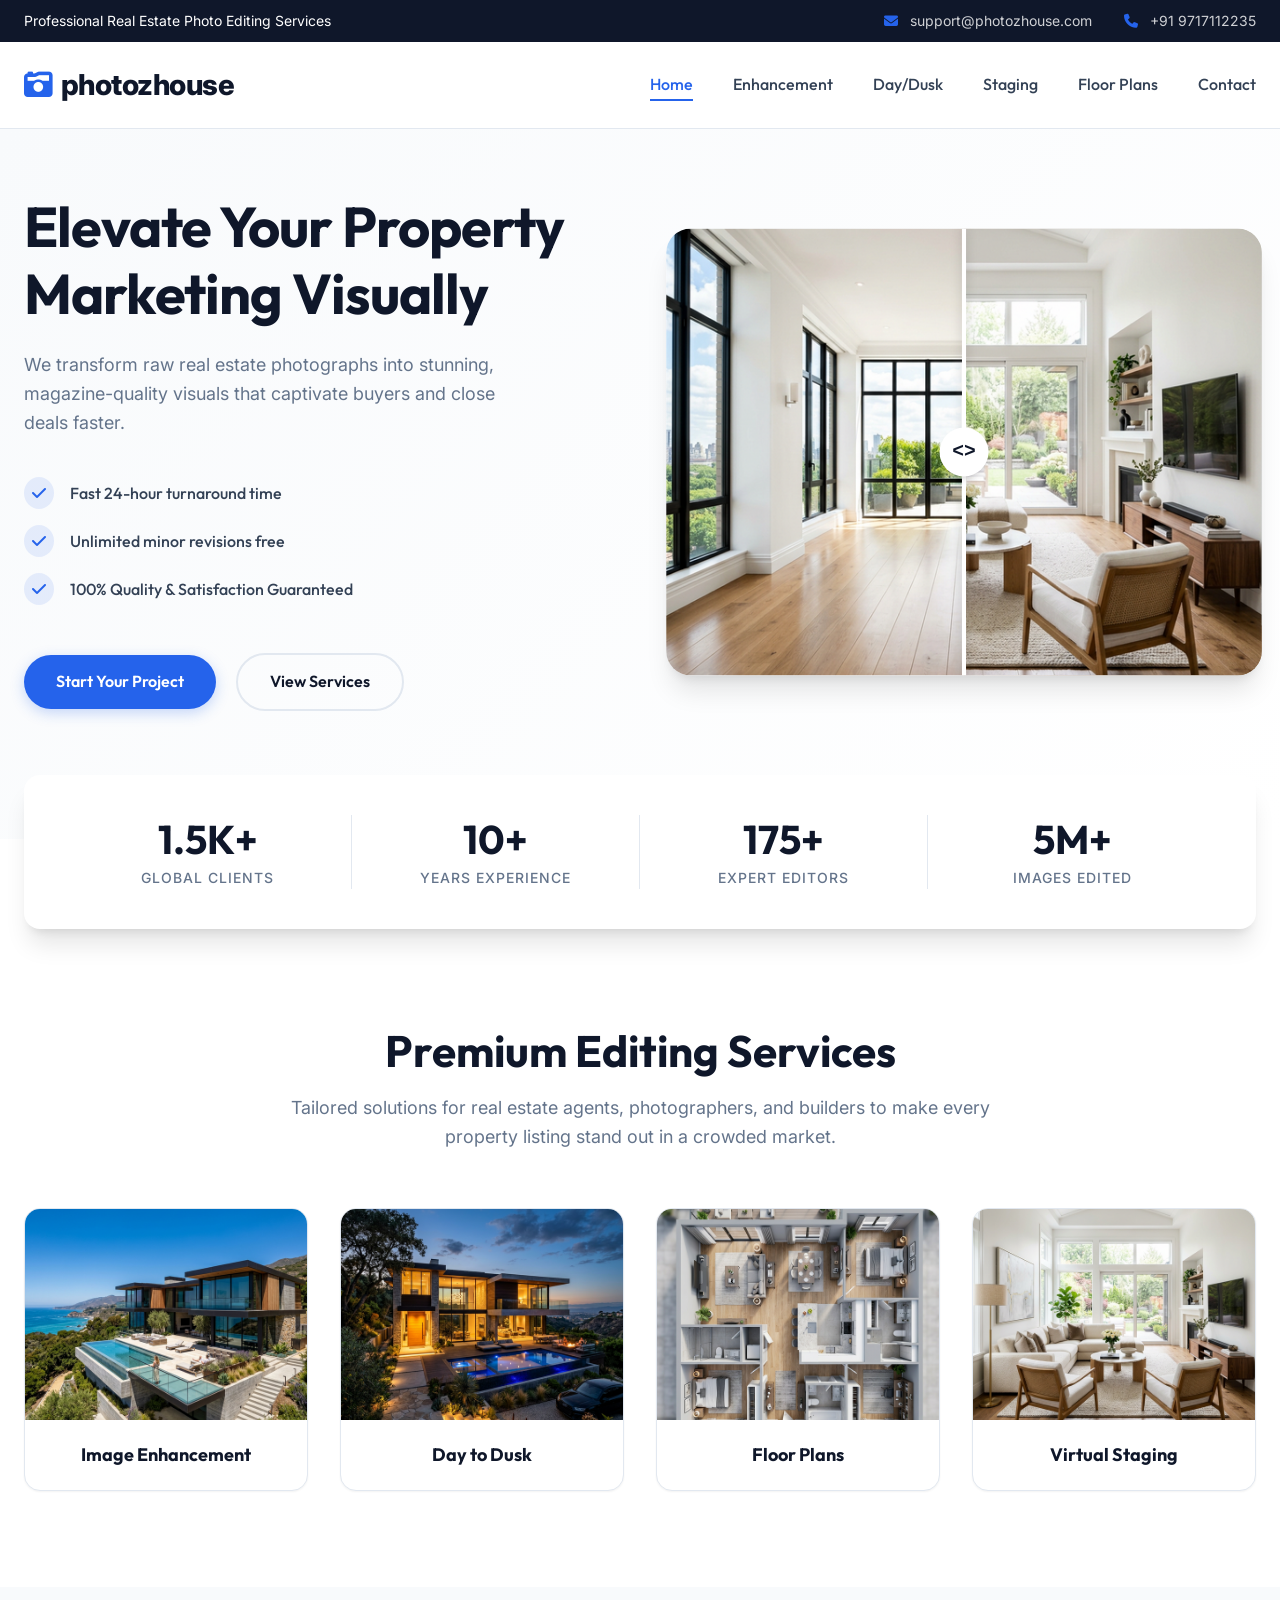
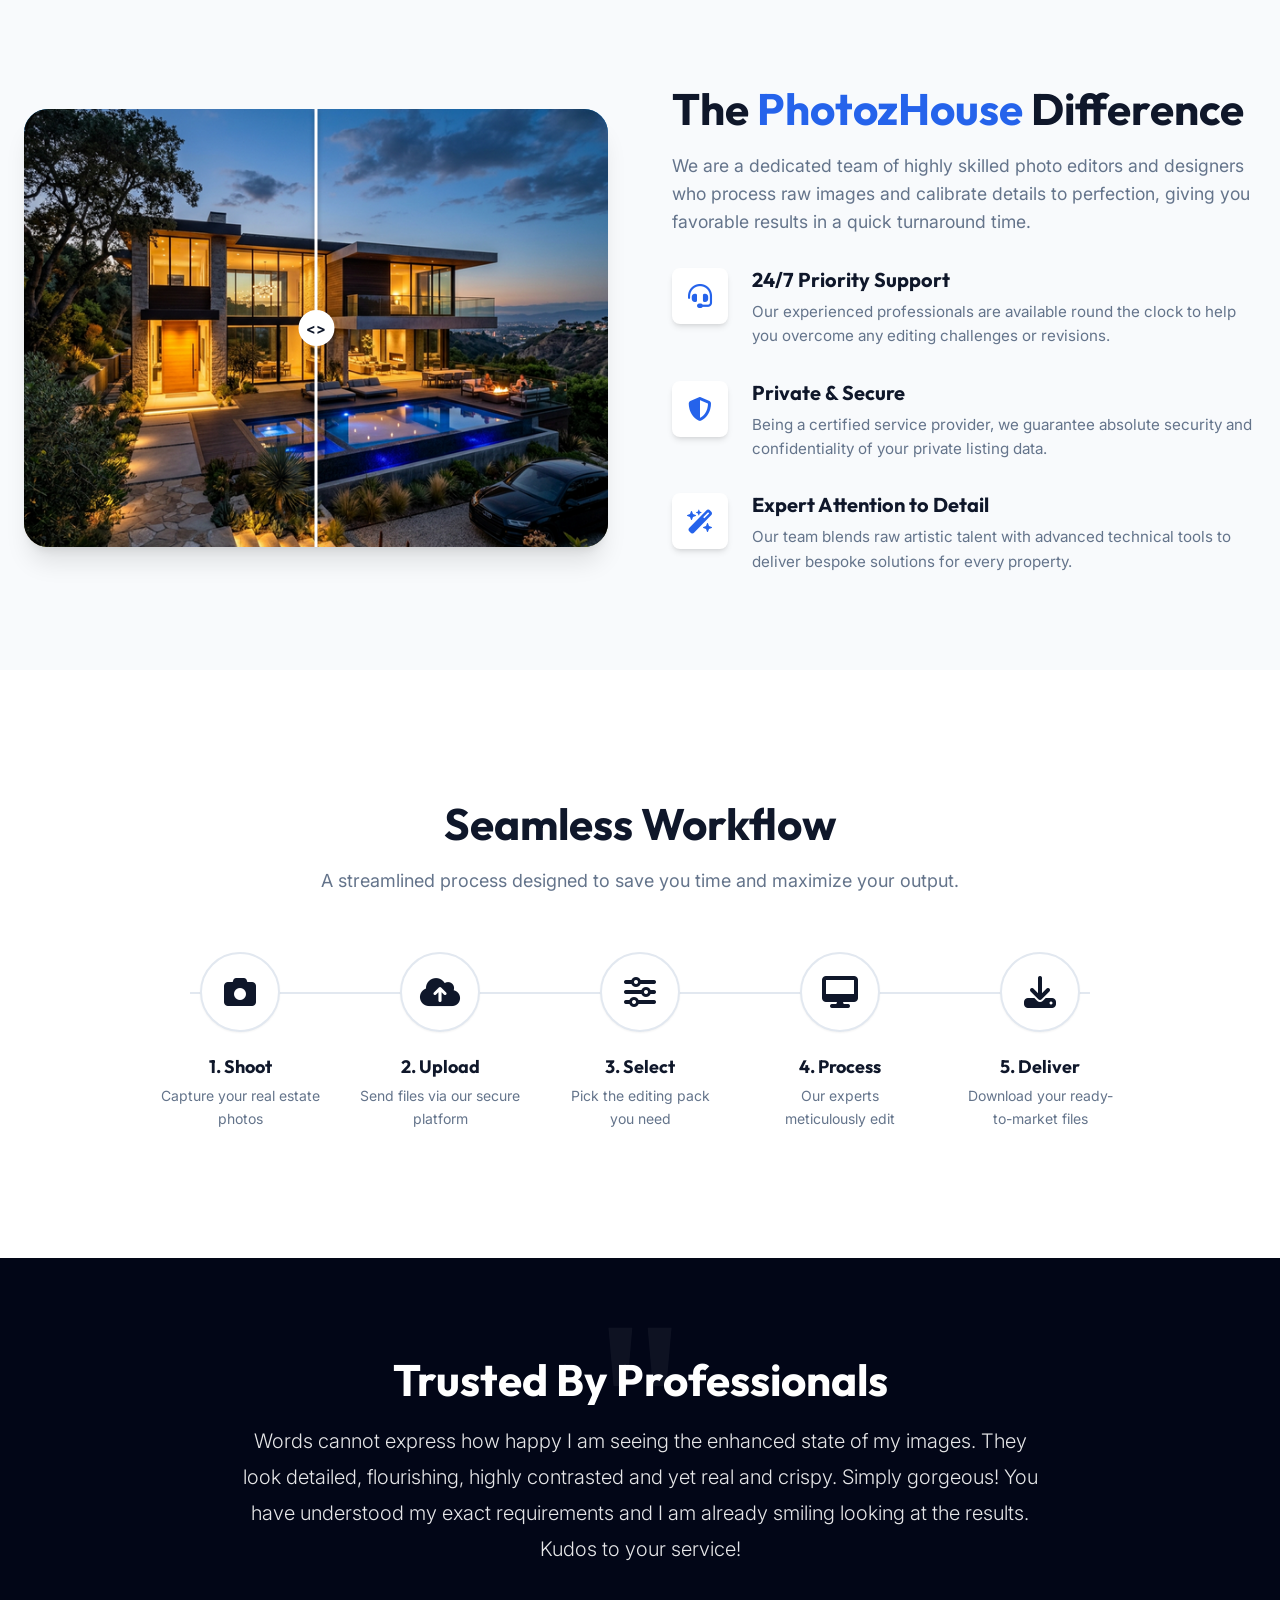
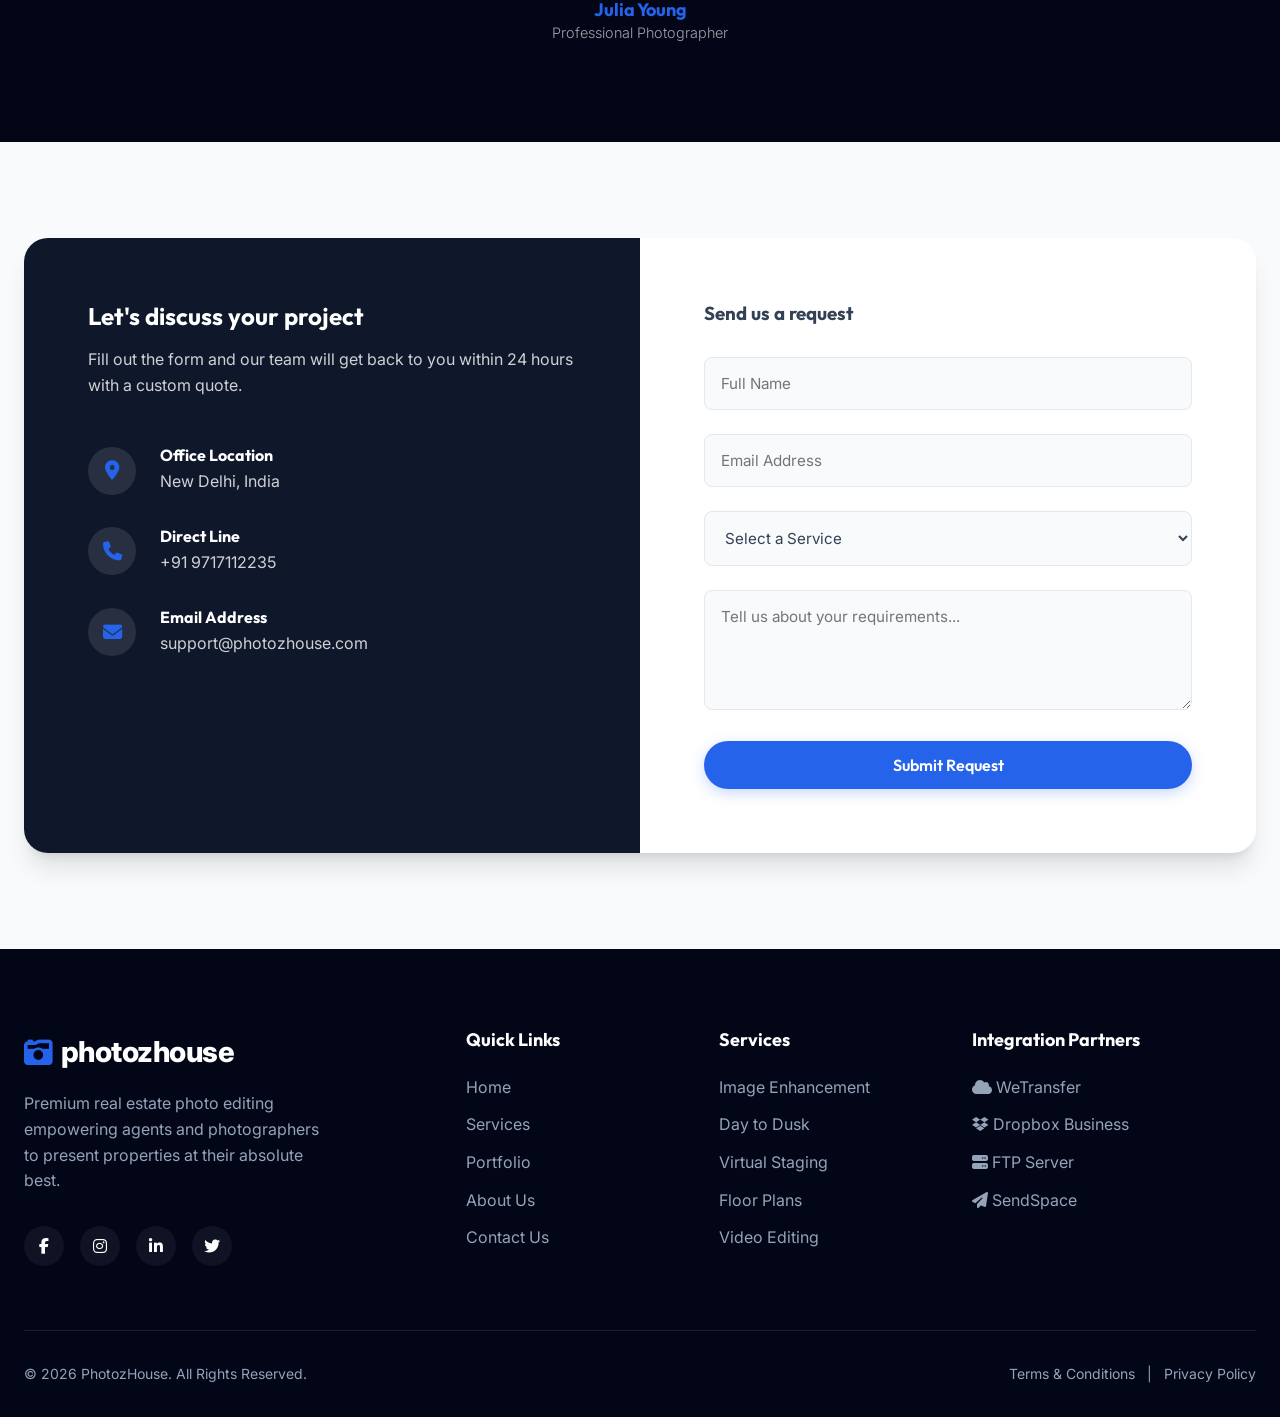
==== index.html @ 6996111b "Initialize project and add premium design update with modern responsive theme and interactive slider" ====
<!DOCTYPE html>
<html lang="en">
<head>
    <meta charset="UTF-8">
    <meta name="viewport" content="width=device-width, initial-scale=1.0">
    <title>PhotozHouse | Premium Photo Editing</title>
    <meta name="description" content="Professional real estate photo editing that helps you sell faster.">
    <!-- Font Awesome -->
    <link rel="stylesheet" href="https://cdnjs.cloudflare.com/ajax/libs/font-awesome/6.4.0/css/all.min.css">
    <!-- Custom CSS -->
    <link rel="stylesheet" href="styles.css">
</head>
<body>

    <!-- Top Contact Bar -->
    <div class="top-bar">
        <div class="container top-bar-inner">
            <div>Professional Real Estate Photo Editing Services</div>
            <div class="top-bar-contact">
                <a href="mailto:support@photozhouse.com"><i class="fa-solid fa-envelope"></i> support@photozhouse.com</a>
                <a href="tel:+919717112235"><i class="fa-solid fa-phone"></i> +91 9717112235</a>
            </div>
        </div>
    </div>

    <!-- Main Navigation -->
    <header class="header">
        <div class="container navbar">
            <a href="index.html" class="logo">
                <i class="fa-solid fa-camera-retro"></i> photozhouse
            </a>
            
            <button class="mobile-menu-btn" id="mobileMenuBtn">
                <i class="fa-solid fa-bars"></i>
            </button>
            
            <nav class="nav-links" id="navLinks">
                <a href="index.html" class="active">Home</a>
                <a href="image-enhancement.html">Enhancement</a>
                <a href="day-to-dusk.html">Day/Dusk</a>
                <a href="virtual-staging.html">Staging</a>
                <a href="floor-plans.html">Floor Plans</a>
                <a href="contact.html">Contact</a>
            </nav>
        </div>
    </header>

    <!-- Desktop Hero Section -->
    <div class="desktop-hero">
    <section class="hero-wrapper">
        <div class="container hero-grid">
            <div class="hero-content">
                <h1>Elevate Your Property Marketing Visually</h1>
                <p>We transform raw real estate photographs into stunning, magazine-quality visuals that captivate buyers and close deals faster.</p>
                
                <div class="hero-features">
                    <div class="hero-feature-item">
                        <i class="fa-solid fa-check"></i> Fast 24-hour turnaround time
                    </div>
                    <div class="hero-feature-item">
                        <i class="fa-solid fa-check"></i> Unlimited minor revisions free
                    </div>
                    <div class="hero-feature-item">
                        <i class="fa-solid fa-check"></i> 100% Quality & Satisfaction Guaranteed
                    </div>
                </div>

                <a href="contact.html" class="btn btn-primary">Start Your Project</a>
                <a href="#services" class="btn btn-outline" style="margin-left: 1rem;">View Services</a>
            </div>

            <div class="hero-slider-wrap">
                <div class="twentytwenty-container" id="hero-slider">
                    <!-- USING LOCAL IMAGES DIRECTORY -->
                    <img src="images/empty_living_room_1773514613070.png" alt="Before" class="before-img">
                    <img src="images/staged_living_room_1773514251654.png" alt="After" class="after-img" id="hero-after">
                    <div class="slider-handle-hero" id="hero-handle"></div>
                    <input type="range" min="0" max="100" value="50" style="position:absolute; width:100%; height:100%; opacity:0; z-index:20; cursor:ew-resize;" id="hero-range">
                </div>
            </div>
        </div>
    </section>

    <!-- Floating Stats Section -->
    <div class="container stats-container">
        <div class="stats-grid">
            <div class="stat-item">
                <h3>1.5K+</h3>
                <p>Global Clients</p>
            </div>
            <div class="stat-item">
                <h3>10+</h3>
                <p>Years Experience</p>
            </div>
            <div class="stat-item">
                <h3>175+</h3>
                <p>Expert Editors</p>
            </div>
            <div class="stat-item">
                <h3>5M+</h3>
                <p>Images Edited</p>
            </div>
        </div>
    </div>
    </div>

    <!-- Mobile Hero Section (Matches Reference Image) -->
    <div class="mobile-hero">
        <div class="mobile-slider-wrap">
              <div class="twentytwenty-container" id="hero-slider-mobile">
                  <!-- USING LOCAL IMAGES DIRECTORY -->
                  <img src="images/empty_living_room_1773514613070.png" alt="Before" style="width:100%; height:100%; object-fit:cover; position:absolute;">
                  <img src="images/staged_living_room_1773514251654.png" alt="After" style="width:100%; height:100%; object-fit:cover; position:absolute; clip-path: polygon(50% 0, 100% 0, 100% 100%, 50% 100%);" id="hero-mobile-after">
                  <div class="slider-handle-hero" id="hero-mobile-handle"></div>
                  <input type="range" min="0" max="100" value="50" style="position:absolute; width:100%; height:100%; opacity:0; z-index:20; cursor:ew-resize;" id="hero-mobile-range">
              </div>
              <a href="mailto:support@photozhouse.com" class="floating-mail"><i class="fa-regular fa-envelope"></i></a>
        </div>
        
        <div class="mobile-stats-grid">
            <div class="mobile-stat-item">
                <i class="fa-solid fa-user"></i>
                <h3>1,095+</h3>
                <p>Global Clients</p>
            </div>
            <div class="mobile-stat-item">
                <i class="fa-solid fa-handshake"></i>
                <h3>15+</h3>
                <p>Years in Business</p>
            </div>
            <div class="mobile-stat-item">
                <i class="fa-solid fa-users"></i>
                <h3>175+</h3>
                <p>Employee Strength</p>
            </div>
            <div class="mobile-stat-item">
                <i class="fa-solid fa-chalkboard-user"></i>
                <h3>1,500+</h3>
                <p>Noteworthy Projects</p>
            </div>
        </div>

        <div class="mobile-features">
            <div class="mobile-feature-item">
                <i class="fa-solid fa-check"></i>
                <p>Fast 24-hour turnaround</p>
            </div>
            <div class="mobile-feature-item">
                <i class="fa-solid fa-check"></i>
                <p>Unlimited Free<br>Revisions</p>
            </div>
            <div class="mobile-feature-item">
                <i class="fa-solid fa-check"></i>
                <p>Edited file is yours to keep</p>
            </div>
        </div>

        <div class="mobile-btn-container">
            <a href="contact.html" class="btn btn-primary">GET STARTED</a>
        </div>
        <hr style="border: none; border-bottom: 1px solid var(--border); margin: 0 1.5rem 3rem 1.5rem;">
    </div>

    <!-- Featured Services (Elevated Grid) -->
    <section class="section" id="services">
        <div class="container">
            <h2 class="section-title">Premium Editing Services</h2>
            <p class="section-subtitle">Tailored solutions for real estate agents, photographers, and builders to make every property listing stand out in a crowded market.</p>
            
            <div class="services-grid">
                <a href="image-enhancement.html" class="service-card">
                    <div class="service-img-wrap">
                        <img src="images/daytime_home_1773514925626.png" alt="Image Enhancement">
                    </div>
                    <div class="service-content">
                        <h4>Image Enhancement</h4>
                    </div>
                </a>
                
                <a href="day-to-dusk.html" class="service-card">
                    <div class="service-img-wrap">
                        <img src="images/hero_home_dusk_1773513997046.png" alt="Day to Dusk">
                    </div>
                    <div class="service-content">
                        <h4>Day to Dusk</h4>
                    </div>
                </a>
                
                <a href="floor-plans.html" class="service-card">
                    <div class="service-img-wrap">
                        <img src="images/floor_plan_1773514962762.png" alt="Floor Plans">
                    </div>
                    <div class="service-content">
                        <h4>Floor Plans</h4>
                    </div>
                </a>
                
                <a href="virtual-staging.html" class="service-card">
                    <div class="service-img-wrap">
                        <img src="images/staged_living_room_1773514251654.png" alt="Virtual Staging">
                    </div>
                    <div class="service-content">
                        <h4>Virtual Staging</h4>
                    </div>
                </a>
            </div>
        </div>
    </section>

    <!-- Why Choose Us -->
    <section class="section bg-subtle">
        <div class="container split-section">
            <div class="mini-slider-wrap">
                <img src="images/daytime_home_1773514925626.png" alt="Before" style="width:100%; height:100%; object-fit:cover; position:absolute;">
                <img src="images/hero_home_dusk_1773513997046.png" alt="After" style="width:100%; height:100%; object-fit:cover; position:absolute;" id="mini-after">
                <div class="mini-slider-handle" id="mini-handle"></div>
                <input type="range" min="0" max="100" value="50" style="position:absolute; width:100%; height:100%; opacity:0; z-index:20; cursor:ew-resize;" id="mini-range">
            </div>

            <div>
                <h2 class="section-title" style="text-align: left;">The <span class="text-accent">PhotozHouse</span> Difference</h2>
                <p style="color: var(--text-light); font-size: 1.1rem; margin-bottom: 2rem;">We are a dedicated team of highly skilled photo editors and designers who process raw images and calibrate details to perfection, giving you favorable results in a quick turnaround time.</p>
                
                <div class="features-list">
                    <div class="feature-block">
                        <div class="feature-icon"><i class="fa-solid fa-headset"></i></div>
                        <div class="feature-text">
                            <h4>24/7 Priority Support</h4>
                            <p>Our experienced professionals are available round the clock to help you overcome any editing challenges or revisions.</p>
                        </div>
                    </div>
                    
                    <div class="feature-block">
                        <div class="feature-icon"><i class="fa-solid fa-shield-halved"></i></div>
                        <div class="feature-text">
                            <h4>Private & Secure</h4>
                            <p>Being a certified service provider, we guarantee absolute security and confidentiality of your private listing data.</p>
                        </div>
                    </div>
                    
                    <div class="feature-block">
                        <div class="feature-icon"><i class="fa-solid fa-wand-magic-sparkles"></i></div>
                        <div class="feature-text">
                            <h4>Expert Attention to Detail</h4>
                            <p>Our team blends raw artistic talent with advanced technical tools to deliver bespoke solutions for every property.</p>
                        </div>
                    </div>
                </div>
            </div>
        </div>
    </section>

    <!-- Streamlined Process Step Range -->
    <section class="section" style="padding: 8rem 0;">
        <div class="container">
            <h2 class="section-title">Seamless Workflow</h2>
            <p class="section-subtitle">A streamlined process designed to save you time and maximize your output.</p>
            
            <div class="process-wrapper">
                <div class="process-step">
                    <div class="step-icon"><i class="fa-solid fa-camera"></i></div>
                    <h4>1. Shoot</h4>
                    <p>Capture your real estate photos</p>
                </div>
                <div class="process-step">
                    <div class="step-icon"><i class="fa-solid fa-cloud-arrow-up"></i></div>
                    <h4>2. Upload</h4>
                    <p>Send files via our secure platform</p>
                </div>
                <div class="process-step">
                    <div class="step-icon"><i class="fa-solid fa-sliders"></i></div>
                    <h4>3. Select</h4>
                    <p>Pick the editing pack you need</p>
                </div>
                <div class="process-step">
                    <div class="step-icon"><i class="fa-solid fa-desktop"></i></div>
                    <h4>4. Process</h4>
                    <p>Our experts meticulously edit</p>
                </div>
                <div class="process-step">
                    <div class="step-icon"><i class="fa-solid fa-download"></i></div>
                    <h4>5. Deliver</h4>
                    <p>Download your ready-to-market files</p>
                </div>
            </div>
        </div>
    </section>

    <!-- Testimonial -->
    <section class="testimonial-section">
        <div class="container">
            <h2 class="section-title">Trusted By Professionals</h2>
            <div class="testimonial-content">
                <p>Words cannot express how happy I am seeing the enhanced state of my images. They look detailed, flourishing, highly contrasted and yet real and crispy. Simply gorgeous! You have understood my exact requirements and I am already smiling looking at the results. Kudos to your service!</p>
                <h4 class="testimonial-author">Julia Young</h4>
                <p style="font-size: 0.9rem; margin:0; opacity: 0.7;">Professional Photographer</p>
            </div>
        </div>
    </section>

    <!-- Beautiful Contact Block -->
    <section class="section bg-subtle">
        <div class="container">
            <div class="contact-container">
                <div class="contact-info">
                    <h2>Let's discuss your project</h2>
                    <p>Fill out the form and our team will get back to you within 24 hours with a custom quote.</p>
                    
                    <div class="info-item">
                        <div class="info-icon"><i class="fa-solid fa-location-dot"></i></div>
                        <div class="info-text">
                            <h4>Office Location</h4>
                            <span>New Delhi, India</span>
                        </div>
                    </div>
                    
                    <div class="info-item">
                        <div class="info-icon"><i class="fa-solid fa-phone"></i></div>
                        <div class="info-text">
                            <h4>Direct Line</h4>
                            <a href="tel:+919717112235">+91 9717112235</a>
                        </div>
                    </div>
                    
                    <div class="info-item">
                        <div class="info-icon"><i class="fa-solid fa-envelope"></i></div>
                        <div class="info-text">
                            <h4>Email Address</h4>
                            <a href="mailto:support@photozhouse.com">support@photozhouse.com</a>
                        </div>
                    </div>
                </div>
                
                <div class="contact-form">
                    <h3 style="margin-bottom: 2rem; color: var(--text-dark);">Send us a request</h3>
                    <form>
                        <div class="form-group">
                            <input type="text" class="form-control" placeholder="Full Name">
                        </div>
                        <div class="form-group">
                            <input type="email" class="form-control" placeholder="Email Address">
                        </div>
                        <div class="form-group">
                            <select class="form-control">
                                <option>Select a Service</option>
                                <option>Image Enhancement</option>
                                <option>Day to Dusk</option>
                                <option>Virtual Staging</option>
                                <option>Floor Plans</option>
                            </select>
                        </div>
                        <div class="form-group">
                            <textarea class="form-control" placeholder="Tell us about your requirements..."></textarea>
                        </div>
                        <button type="submit" class="btn btn-primary" style="width: 100%;">Submit Request</button>
                    </form>
                </div>
            </div>
        </div>
    </section>

    <!-- Elevated Footer -->
    <footer class="footer">
        <div class="container">
            <div class="footer-grid">
                <div class="footer-brand">
                    <div class="logo"><i class="fa-solid fa-camera-retro" style="color:var(--accent);"></i> photozhouse</div>
                    <p>Premium real estate photo editing empowering agents and photographers to present properties at their absolute best.</p>
                    <div class="social-icons">
                        <a href="#"><i class="fa-brands fa-facebook-f"></i></a>
                        <a href="#"><i class="fa-brands fa-instagram"></i></a>
                        <a href="#"><i class="fa-brands fa-linkedin-in"></i></a>
                        <a href="#"><i class="fa-brands fa-twitter"></i></a>
                    </div>
                </div>
                
                <div>
                    <h4>Quick Links</h4>
                    <ul class="footer-links">
                        <li><a href="index.html">Home</a></li>
                        <li><a href="#services">Services</a></li>
                        <li><a href="#">Portfolio</a></li>
                        <li><a href="#">About Us</a></li>
                        <li><a href="contact.html">Contact Us</a></li>
                    </ul>
                </div>
                
                <div>
                    <h4>Services</h4>
                    <ul class="footer-links">
                        <li><a href="image-enhancement.html">Image Enhancement</a></li>
                        <li><a href="day-to-dusk.html">Day to Dusk</a></li>
                        <li><a href="virtual-staging.html">Virtual Staging</a></li>
                        <li><a href="floor-plans.html">Floor Plans</a></li>
                        <li><a href="video-editing.html">Video Editing</a></li>
                    </ul>
                </div>
                
                <div>
                    <h4>Integration Partners</h4>
                    <ul class="footer-links">
                        <li><span style="color: #94a3b8;"><i class="fa-solid fa-cloud"></i> WeTransfer</span></li>
                        <li><span style="color: #94a3b8;"><i class="fa-brands fa-dropbox"></i> Dropbox Business</span></li>
                        <li><span style="color: #94a3b8;"><i class="fa-solid fa-server"></i> FTP Server</span></li>
                        <li><span style="color: #94a3b8;"><i class="fa-solid fa-paper-plane"></i> SendSpace</span></li>
                    </ul>
                </div>
            </div>
            
            <div class="footer-bottom">
                <div>&copy; 2026 PhotozHouse. All Rights Reserved.</div>
                <div>Terms & Conditions &nbsp; | &nbsp; Privacy Policy</div>
            </div>
        </div>
    </footer>

    <!-- Interactive Scripts -->
    <script>
        document.addEventListener('DOMContentLoaded', () => {
            // Mobile Menu
            const btn = document.getElementById('mobileMenuBtn');
            const nav = document.getElementById('navLinks');
            if(btn && nav) {
                btn.addEventListener('click', () => {
                    nav.classList.toggle('active');
                });
            }

            // Slider 1
            const heroRange = document.getElementById('hero-range');
            const heroAfter = document.getElementById('hero-after');
            const heroHandle = document.getElementById('hero-handle');
            if(heroRange && heroAfter && heroHandle) {
                heroRange.addEventListener('input', (e) => {
                    const val = e.target.value;
                    heroAfter.style.clipPath = `polygon(${val}% 0, 100% 0, 100% 100%, ${val}% 100%)`;
                    heroHandle.style.left = `${val}%`;
                });
            }

            // Slider 2 (Why Choose Us)
            const miniRange = document.getElementById('mini-range');
            const miniAfter = document.getElementById('mini-after');
            const miniHandle = document.getElementById('mini-handle');
            if(miniRange && miniAfter && miniHandle) {
                miniRange.addEventListener('input', (e) => {
                    const val = e.target.value;
                    miniAfter.style.clipPath = `polygon(${val}% 0, 100% 0, 100% 100%, ${val}% 100%)`;
                    miniHandle.style.left = `${val}%`;
                });
            }

            // Mobile Hero Slider
            const mobileRange = document.getElementById('hero-mobile-range');
            const mobileAfter = document.getElementById('hero-mobile-after');
            const mobileHandle = document.getElementById('hero-mobile-handle');
            if(mobileRange && mobileAfter && mobileHandle) {
                mobileRange.addEventListener('input', (e) => {
                    const val = e.target.value;
                    mobileAfter.style.clipPath = `polygon(${val}% 0, 100% 0, 100% 100%, ${val}% 100%)`;
                    mobileHandle.style.left = `${val}%`;
                });
            }
        });
    </script>
</body>
</html>
---- styles.css ----
@import url('https://fonts.googleapis.com/css2?family=Outfit:wght@300;400;500;600;700;800&family=Inter:wght@300;400;500;600&display=swap');

:root {
  --primary: #0f172a; /* Slate 900 - Premium dark for headers/branding */
  --primary-light: #1e293b;
  --accent: #2563eb; /* Royal blue for CTAs */
  --accent-hover: #1d4ed8;
  --bg-color: #ffffff;
  --bg-subtle: #f8fafc;
  --bg-dark: #020617;
  --text-dark: #334155;
  --text-light: #64748b;
  --border: #e2e8f0;
  
  --header-font: 'Outfit', sans-serif;
  --body-font: 'Inter', sans-serif;
  
  --shadow-sm: 0 1px 2px 0 rgb(0 0 0 / 0.05);
  --shadow-md: 0 4px 6px -1px rgb(0 0 0 / 0.1), 0 2px 4px -2px rgb(0 0 0 / 0.1);
  --shadow-lg: 0 10px 15px -3px rgb(0 0 0 / 0.1), 0 4px 6px -4px rgb(0 0 0 / 0.1);
  --shadow-xl: 0 20px 25px -5px rgb(0 0 0 / 0.1), 0 8px 10px -6px rgb(0 0 0 / 0.1);
  
  --radius-sm: 8px;
  --radius-md: 16px;
  --radius-lg: 24px;
  
  --transition: all 0.4s cubic-bezier(0.4, 0, 0.2, 1);
}

* {
  margin: 0;
  padding: 0;
  box-sizing: border-box;
}

body {
  font-family: var(--body-font);
  color: var(--text-dark);
  line-height: 1.6;
  background: var(--bg-color);
  overflow-x: hidden;
}

h1, h2, h3, h4, h5, h6 {
  font-family: var(--header-font);
  color: var(--primary);
  font-weight: 700;
  line-height: 1.2;
}

a {
  text-decoration: none;
  color: inherit;
  transition: var(--transition);
}

.container {
  width: 100%;
  max-width: 1280px;
  margin: 0 auto;
  padding: 0 1.5rem;
}

/* Typography & Utilities */
.section-title {
  font-size: 2.75rem;
  margin-bottom: 1rem;
  text-align: center;
}

.section-subtitle {
  text-align: center;
  color: var(--text-light);
  font-size: 1.125rem;
  max-width: 700px;
  margin: 0 auto 3.5rem auto;
}

.text-accent {
  color: var(--accent);
}

.btn {
  display: inline-flex;
  align-items: center;
  justify-content: center;
  gap: 0.5rem;
  padding: 0.875rem 2rem;
  font-family: var(--header-font);
  font-weight: 600;
  font-size: 1rem;
  border-radius: 50px;
  cursor: pointer;
  transition: var(--transition);
  border: none;
}

.btn-primary {
  background: var(--accent);
  color: white;
  box-shadow: 0 4px 14px rgba(37, 99, 235, 0.25);
}

.btn-primary:hover {
  background: var(--accent-hover);
  transform: translateY(-2px);
  box-shadow: 0 6px 20px rgba(37, 99, 235, 0.4);
}

.btn-outline {
  background: transparent;
  color: var(--primary);
  border: 2px solid var(--border);
}

.btn-outline:hover {
  border-color: var(--primary);
  background: var(--primary);
  color: white;
}

/* Header & Nav */
.top-bar {
  background: var(--primary);
  color: white;
  padding: 0.6rem 0;
  font-size: 0.875rem;
  font-family: var(--body-font);
}

.top-bar-inner {
  display: flex;
  justify-content: space-between;
  align-items: center;
}

.top-bar-contact {
  display: flex;
  gap: 2rem;
}

.top-bar a {
  color: rgba(255,255,255,0.8);
}
.top-bar a:hover {
  color: white;
}
.top-bar i {
  color: var(--accent);
  margin-right: 0.5rem;
}

.header {
  background: rgba(255, 255, 255, 0.95);
  backdrop-filter: blur(10px);
  padding: 1.25rem 0;
  position: sticky;
  top: 0;
  z-index: 1000;
  border-bottom: 1px solid var(--border);
}

.navbar {
  display: flex;
  justify-content: space-between;
  align-items: center;
}

.logo {
  font-size: 1.8rem;
  font-weight: 800;
  color: var(--primary);
  display: flex;
  align-items: center;
  gap: 0.5rem;
  letter-spacing: -0.5px;
}

.logo i {
  color: var(--accent);
}

.nav-links {
  display: flex;
  gap: 2.5rem;
  align-items: center;
}

.nav-links a {
  font-family: var(--header-font);
  font-weight: 500;
  color: var(--text-dark);
  font-size: 1rem;
  position: relative;
}

.nav-links a::after {
  content: '';
  position: absolute;
  width: 0;
  height: 2px;
  bottom: -4px;
  left: 0;
  background: var(--accent);
  transition: var(--transition);
}

.nav-links a:hover, .nav-links a.active {
  color: var(--accent);
}
.nav-links a:hover::after, .nav-links a.active::after {
  width: 100%;
}

.mobile-menu-btn {
  display: none;
  background: none;
  border: none;
  font-size: 1.5rem;
  color: var(--primary);
  cursor: pointer;
}

/* Hero Section */
.hero-wrapper {
  padding: 4rem 0 8rem 0;
  background: linear-gradient(135deg, var(--bg-subtle) 0%, var(--bg-color) 100%);
  position: relative;
  overflow: hidden;
}

.hero-grid {
  display: grid;
  grid-template-columns: 1fr 1fr;
  gap: 4rem;
  align-items: center;
}

.hero-content h1 {
  font-size: 3.5rem;
  margin-bottom: 1.5rem;
  letter-spacing: -1px;
}

.hero-content p {
  font-size: 1.125rem;
  color: var(--text-light);
  margin-bottom: 2.5rem;
  max-width: 500px;
}

.hero-features {
  display: flex;
  flex-direction: column;
  gap: 1rem;
  margin-bottom: 3rem;
}

.hero-feature-item {
  display: flex;
  align-items: center;
  gap: 1rem;
  font-weight: 500;
  font-family: var(--header-font);
}

.hero-feature-item i {
  color: var(--accent);
  background: rgba(37, 99, 235, 0.1);
  padding: 0.5rem;
  border-radius: 50%;
}

.hero-slider-wrap {
  position: relative;
  border-radius: var(--radius-lg);
  box-shadow: var(--shadow-xl);
  overflow: hidden;
  aspect-ratio: 4/3;
  transform: scale(1.02);
}

.twentytwenty-container {
  width: 100%;
  height: 100%;
  position: relative;
}

.twentytwenty-container img {
  position: absolute;
  top: 0;
  left: 0;
  width: 100%;
  height: 100%;
  object-fit: cover;
}

.after-img {
  clip-path: polygon(50% 0, 100% 0, 100% 100%, 50% 100%);
}

.slider-handle-hero {
  position: absolute;
  top: 0;
  bottom: 0;
  left: 50%;
  width: 4px;
  background: white;
  transform: translateX(-50%);
  z-index: 10;
  cursor: ew-resize;
  box-shadow: 0 0 10px rgba(0,0,0,0.2);
}

.slider-handle-hero::after {
  content: '<>';
  position: absolute;
  top: 50%;
  left: 50%;
  transform: translate(-50%, -50%);
  width: 48px;
  height: 48px;
  background: white;
  border-radius: 50%;
  display: flex;
  align-items: center;
  justify-content: center;
  color: var(--primary);
  box-shadow: var(--shadow-md);
  font-size: 1.2rem;
  font-family: monospace;
  font-weight: bold;
}

/* Stats Section (Floating) */
.stats-container {
  margin-top: -4rem;
  position: relative;
  z-index: 20;
}

.stats-grid {
  display: grid;
  grid-template-columns: repeat(4, 1fr);
  background: white;
  border-radius: var(--radius-md);
  box-shadow: var(--shadow-xl);
  padding: 2.5rem;
}

.stat-item {
  text-align: center;
  border-right: 1px solid var(--border);
}
.stat-item:last-child {
  border-right: none;
}

.stat-item h3 {
  font-size: 2.5rem;
  color: var(--primary);
  margin-bottom: 0.25rem;
}

.stat-item p {
  font-size: 0.875rem;
  color: var(--text-light);
  font-weight: 500;
  text-transform: uppercase;
  letter-spacing: 1px;
}

/* Services */
.section {
  padding: 6rem 0;
}

.bg-subtle {
  background-color: var(--bg-subtle);
}

.services-grid {
  display: grid;
  grid-template-columns: repeat(4, 1fr);
  gap: 2rem;
}

.service-card {
  background: white;
  border-radius: var(--radius-md);
  overflow: hidden;
  box-shadow: var(--shadow-sm);
  transition: var(--transition);
  border: 1px solid var(--border);
  position: relative;
  group: hover;
}

.service-card:hover {
  transform: translateY(-8px);
  box-shadow: var(--shadow-xl);
}

.service-img-wrap {
  width: 100%;
  aspect-ratio: 4/3;
  overflow: hidden;
  position: relative;
}

.service-img-wrap img {
  width: 100%;
  height: 100%;
  object-fit: cover;
  transition: transform 0.6s ease;
}

.service-card:hover .service-img-wrap img {
  transform: scale(1.05);
}

.service-content {
  padding: 1.5rem;
  text-align: center;
}

.service-content h4 {
  font-size: 1.125rem;
  margin-bottom: 0;
  transition: var(--transition);
}

.service-card:hover .service-content h4 {
  color: var(--accent);
}

/* Why Choose Us Split */
.split-section {
  display: grid;
  grid-template-columns: 1fr 1fr;
  gap: 4rem;
  align-items: center;
}

.features-list {
  display: grid;
  grid-template-columns: 1fr;
  gap: 2rem;
  margin-top: 2rem;
}

.feature-block {
  display: flex;
  gap: 1.5rem;
  align-items: flex-start;
}

.feature-icon {
  width: 56px;
  height: 56px;
  background: white;
  border-radius: var(--radius-sm);
  display: flex;
  align-items: center;
  justify-content: center;
  font-size: 1.5rem;
  color: var(--accent);
  box-shadow: var(--shadow-md);
  flex-shrink: 0;
}

.feature-text h4 {
  font-size: 1.25rem;
  margin-bottom: 0.5rem;
}

.feature-text p {
  color: var(--text-light);
  font-size: 0.95rem;
}

/* Mini Slider */
.mini-slider-wrap {
  border-radius: var(--radius-lg);
  overflow: hidden;
  box-shadow: var(--shadow-xl);
  aspect-ratio: 4/3;
  position: relative;
}

.mini-slider-handle {
  position: absolute;
  top: 0; bottom: 0;
  left: 50%;
  width: 3px;
  background: white;
  transform: translateX(-50%);
  cursor: ew-resize;
  z-index: 10;
  box-shadow: 0 0 5px rgba(0,0,0,0.3);
}

.mini-slider-handle::after {
  content: '<>';
  position: absolute;
  top: 50%; left: 50%;
  transform: translate(-50%, -50%);
  width: 36px; height: 36px;
  background: white; border-radius: 50%;
  display: flex; align-items: center; justify-content: center;
  font-size: 0.9rem; font-weight: bold; color: var(--primary);
  box-shadow: var(--shadow-sm);
}

/* Step Process */
.process-wrapper {
  display: flex;
  justify-content: space-between;
  position: relative;
  max-width: 1000px;
  margin: 0 auto;
}

.process-wrapper::before {
  content: '';
  position: absolute;
  top: 40px;
  left: 50px;
  right: 50px;
  height: 2px;
  background: var(--border);
  z-index: 1;
}

.process-step {
  text-align: center;
  position: relative;
  z-index: 2;
  flex: 1;
}

.step-icon {
  width: 80px;
  height: 80px;
  background: white;
  border: 2px solid var(--border);
  border-radius: 50%;
  display: flex;
  align-items: center;
  justify-content: center;
  font-size: 2rem;
  color: var(--primary);
  margin: 0 auto 1.5rem auto;
  transition: var(--transition);
  box-shadow: var(--shadow-sm);
}

.process-step:hover .step-icon {
  border-color: var(--accent);
  color: white;
  background: var(--accent);
  transform: scale(1.1);
}

.process-step h4 {
  font-size: 1.125rem;
  margin-bottom: 0.5rem;
}

.process-step p {
  font-size: 0.875rem;
  color: var(--text-light);
  max-width: 160px;
  margin: 0 auto;
}

/* Testimonial Section */
.testimonial-section {
  background: var(--bg-dark);
  color: white;
  padding: 6rem 0;
  position: relative;
  overflow: hidden;
}

.testimonial-section::before {
  content: '"';
  position: absolute;
  top: 2rem;
  left: 50%;
  transform: translateX(-50%);
  font-family: var(--header-font);
  font-size: 15rem;
  color: rgba(255,255,255,0.05);
  line-height: 1;
}

.testimonial-section h2 {
  color: white;
}

.testimonial-content {
  max-width: 800px;
  margin: 0 auto;
  text-align: center;
  position: relative;
  z-index: 2;
}

.testimonial-content p {
  font-size: 1.25rem;
  font-weight: 300;
  line-height: 1.8;
  color: rgba(255,255,255,0.9);
  margin-bottom: 2rem;
}

.testimonial-author {
  color: var(--accent);
  font-size: 1.125rem;
}

/* Contact Section */
.contact-container {
  background: white;
  border-radius: var(--radius-lg);
  box-shadow: var(--shadow-xl);
  padding: 0;
  display: grid;
  grid-template-columns: 1fr 1fr;
  overflow: hidden;
}

.contact-info {
  background: var(--primary);
  color: white;
  padding: 4rem;
}

.contact-info h2 {
  color: white;
  margin-bottom: 1rem;
}

.contact-info p {
  color: rgba(255,255,255,0.8);
  margin-bottom: 3rem;
}

.info-item {
  display: flex;
  align-items: center;
  gap: 1.5rem;
  margin-bottom: 2rem;
}

.info-icon {
  width: 48px;
  height: 48px;
  background: rgba(255,255,255,0.1);
  border-radius: 50%;
  display: flex;
  align-items: center;
  justify-content: center;
  font-size: 1.2rem;
  color: var(--accent);
}

.info-text h4 {
  color: white;
  font-size: 1rem;
  margin-bottom: 0.25rem;
}
.info-text a, .info-text span {
  color: rgba(255,255,255,0.8);
}

.contact-form {
  padding: 4rem;
}

.form-group {
  margin-bottom: 1.5rem;
}

.form-control {
  width: 100%;
  padding: 1rem;
  background: var(--bg-subtle);
  border: 1px solid var(--border);
  border-radius: var(--radius-sm);
  font-family: var(--body-font);
  font-size: 0.95rem;
  color: var(--text-dark);
  transition: var(--transition);
}

.form-control:focus {
  outline: none;
  border-color: var(--accent);
  background: white;
}

textarea.form-control {
  min-height: 120px;
  resize: vertical;
}

/* Footer */
.footer {
  background: var(--bg-dark);
  color: white;
  padding: 5rem 0 2rem;
}

.footer-grid {
  display: grid;
  grid-template-columns: 2fr 1fr 1fr 1.5fr;
  gap: 4rem;
  margin-bottom: 4rem;
}

.footer-brand .logo {
  color: white;
  margin-bottom: 1rem;
}

.footer-brand p {
  color: #94a3b8;
  max-width: 300px;
}

.footer h4 {
  color: white;
  font-size: 1.125rem;
  margin-bottom: 1.5rem;
}

.footer-links {
  list-style: none;
}

.footer-links li {
  margin-bottom: 0.75rem;
}

.footer-links a {
  color: #94a3b8;
  transition: var(--transition);
}

.footer-links a:hover {
  color: var(--accent);
  padding-left: 5px;
}

.social-icons {
  display: flex;
  gap: 1rem;
  margin-top: 2rem;
}

.social-icons a {
  width: 40px;
  height: 40px;
  border-radius: 50%;
  background: rgba(255,255,255,0.05);
  display: flex;
  align-items: center;
  justify-content: center;
  color: white;
  transition: var(--transition);
}

.social-icons a:hover {
  background: var(--accent);
  transform: translateY(-3px);
}

.footer-bottom {
  border-top: 1px solid rgba(255,255,255,0.1);
  padding-top: 2rem;
  display: flex;
  justify-content: space-between;
  font-size: 0.875rem;
  color: #94a3b8;
}

/* Responsive Styles */
@media (max-width: 1024px) {
  .hero-grid { grid-template-columns: 1fr; text-align: center; }
  .hero-content p { margin: 0 auto 2rem auto; }
  .hero-features { align-items: center; }
  .stats-grid { grid-template-columns: repeat(2, 1fr); padding: 1.5rem; }
  .stat-item { border-bottom: 1px solid var(--border); padding: 1.5rem 0;}
  .stat-item:nth-child(even) { border-right: none; }
  .stat-item:nth-child(3), .stat-item:nth-child(4) { border-bottom: none; padding-bottom: 0;}
  .stat-item:nth-child(1), .stat-item:nth-child(2) { padding-top: 0;}
  .services-grid { grid-template-columns: repeat(2, 1fr); }
  .split-section { grid-template-columns: 1fr; }
  .contact-container { grid-template-columns: 1fr; }
  .footer-grid { grid-template-columns: 1fr 1fr; gap: 2rem; }
}

@media (max-width: 768px) {
  .top-bar-contact { display: none; }
  .nav-links {
    position: fixed;
    top: 73px;
    left: -100%;
    width: 100%;
    height: calc(100vh - 73px);
    background: white;
    flex-direction: column;
    justify-content: center;
    transition: var(--transition);
  }
  .nav-links.active { left: 0; }
  .mobile-menu-btn { display: block; }
  
  .hero-content h1 { font-size: 2.5rem; }
  .stats-container { margin-top: 2rem; }
  .process-wrapper { flex-direction: column; gap: 2rem; }
  .process-wrapper::before { display: none; }
  .contact-info, .contact-form { padding: 2rem; }
  .footer-grid { grid-template-columns: 1fr; }
  .footer-bottom { flex-direction: column; gap: 1rem; text-align: center; }
}


/* Inner Page Styles */
.page-header { padding: 6rem 0 4rem; background: linear-gradient(135deg, var(--bg-subtle) 0%, var(--bg-color) 100%); text-align: center; border-bottom: 1px solid var(--border); }
.page-header h1 { font-size: 3rem; margin-bottom: 1rem; letter-spacing: -1px; }
.content-grid { display: grid; grid-template-columns: 1fr 1fr; gap: 4rem; align-items: center; }
.content-image-wrap { border-radius: var(--radius-lg); overflow: hidden; box-shadow: var(--shadow-xl); aspect-ratio: 4/3; }
.content-image-wrap img { width: 100%; height: 100%; object-fit: cover; }
.simple-list { list-style: none; margin-top: 1.5rem; margin-bottom: 2rem; }
.simple-list li { display: flex; align-items: center; gap: 1.2rem; margin-bottom: 1rem; font-size: 1.1rem; color: var(--text-dark); }
.simple-list li i { color: var(--accent); background: rgba(37, 99, 235, 0.1); padding: 0.5rem; border-radius: 50%; width: 36px; height: 36px; display: flex; align-items: center; justify-content: center; flex-shrink: 0; }

/* Mobile Only App Hero layout */
.mobile-hero { display: none; }
.floating-mail { position: absolute; z-index: 50; top: 1rem; right: 0; background: #3b82f6; color: white; width: 45px; height: 45px; display: flex; align-items: center; justify-content: center; border-radius: 50px 0 0 50px; font-size: 1.2rem; box-shadow: -2px 2px 10px rgba(0,0,0,0.1); }

@media (max-width: 768px) {
  .desktop-hero { display: none !important; }
  .mobile-hero { display: block; padding: 0; }
  .mobile-slider-wrap { width: 100%; aspect-ratio: 2/1; position: relative; }
  .mobile-stats-grid { display: grid; grid-template-columns: 1fr 1fr; gap: 2rem 1rem; padding: 2rem 1.5rem; text-align: center; font-family: var(--header-font); }
  .mobile-stat-item i { font-size: 2.5rem; color: #3ba3d8; margin-bottom: 0.5rem; }
  .mobile-stat-item h3 { font-size: 1.6rem; margin-bottom: 0; color: #1e293b; letter-spacing: -0.5px; }
  .mobile-stat-item p { font-size: 0.95rem; color: #0f172a; font-weight: 500;}
  
  .mobile-features { display: flex; justify-content: space-between; padding: 0.5rem 1rem 2rem 1rem; text-align: center; font-family: var(--header-font); }
  .mobile-feature-item { flex: 1; padding: 0 0.25rem; }
  .mobile-feature-item i { font-size: 1.5rem; color: #3ba3d8; width: 45px; height: 45px; border: 2px solid #3ba3d8; border-radius: 50%; display: inline-flex; align-items: center; justify-content: center; margin-bottom: 0.75rem; background: transparent; }
  .mobile-feature-item p { font-size: 0.85rem; line-height: 1.3; font-weight: 500; color: #0f172a; }
  
  .mobile-btn-container { padding: 0 1.5rem 1rem 1.5rem; }
  .mobile-btn-container .btn { width: 100%; font-size: 1.1rem; padding: 1rem; border-radius: 4px; background: #3ba3d8; color: white; font-weight: 700; border: none; }
  
  .header { padding: 0.75rem 0; }
  .logo { font-size: 1.5rem; }
  .mobile-menu-btn { color: #3ba3d8; }
}
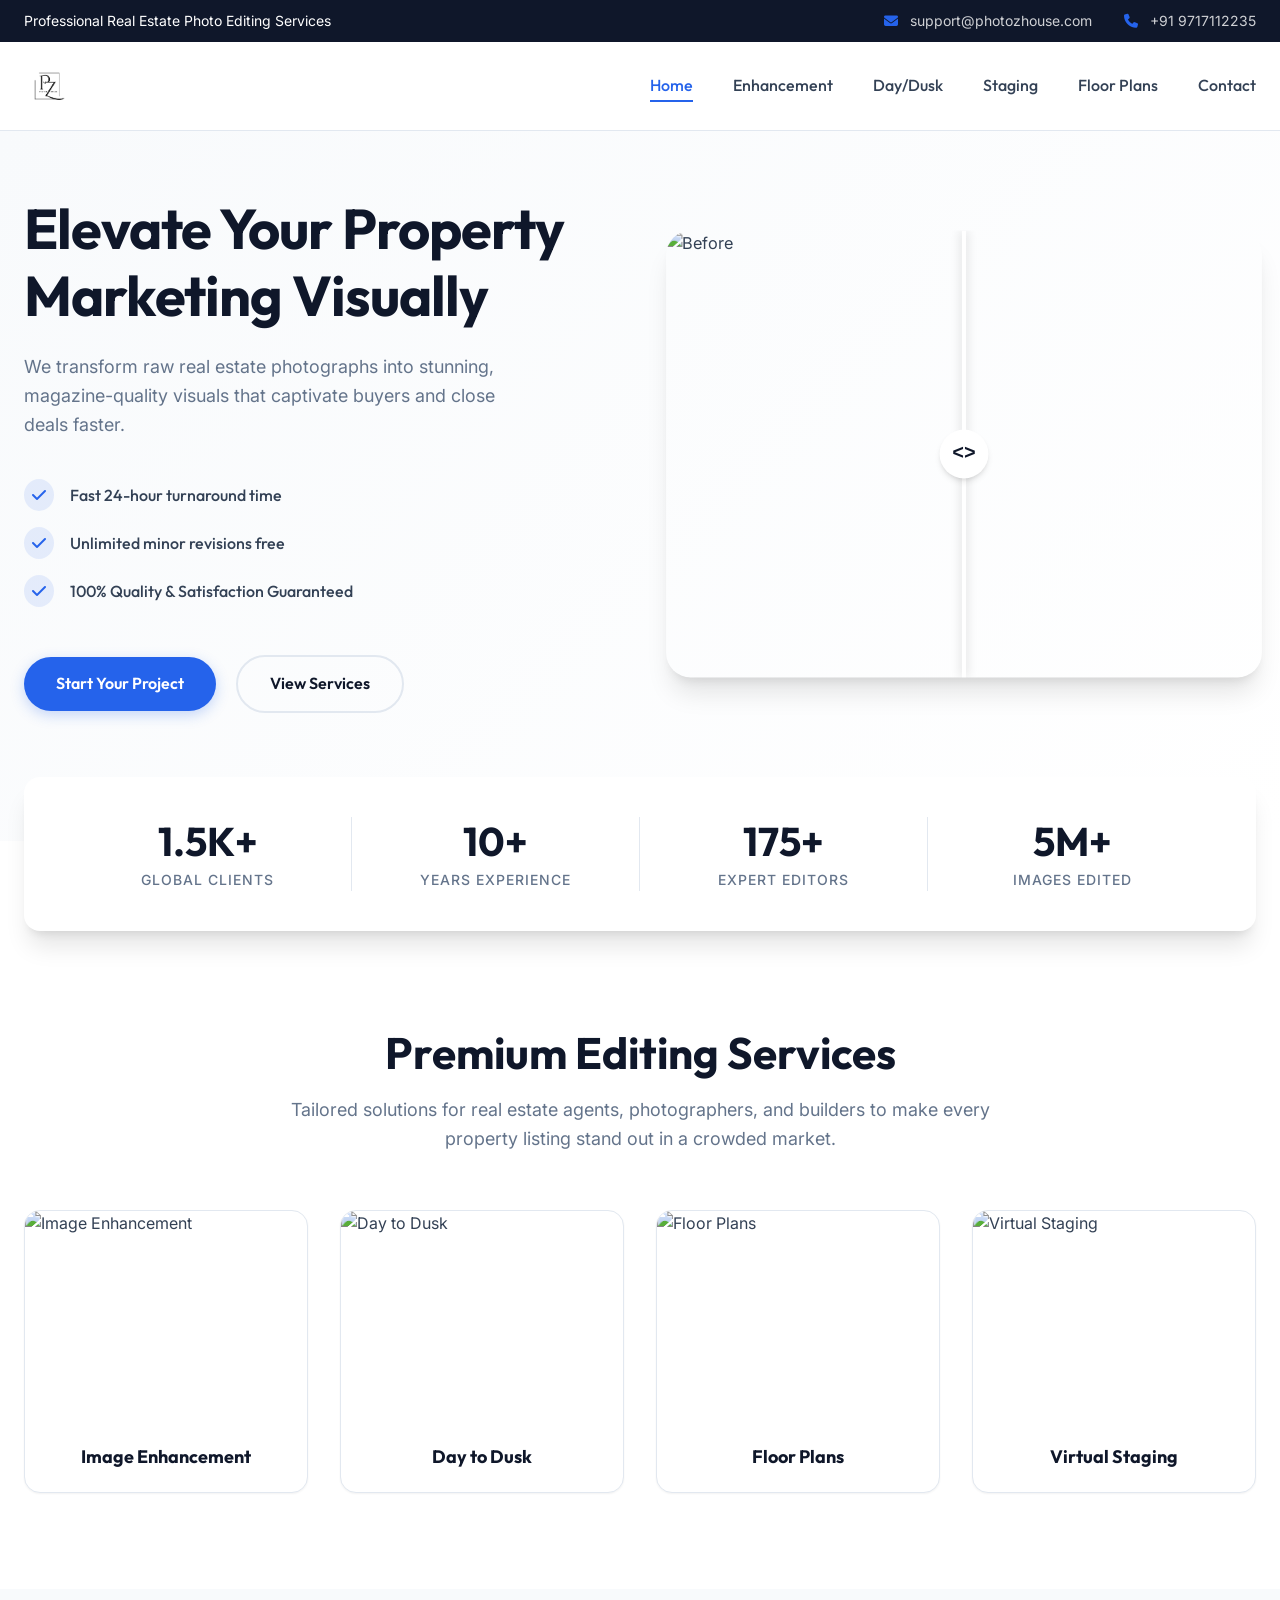
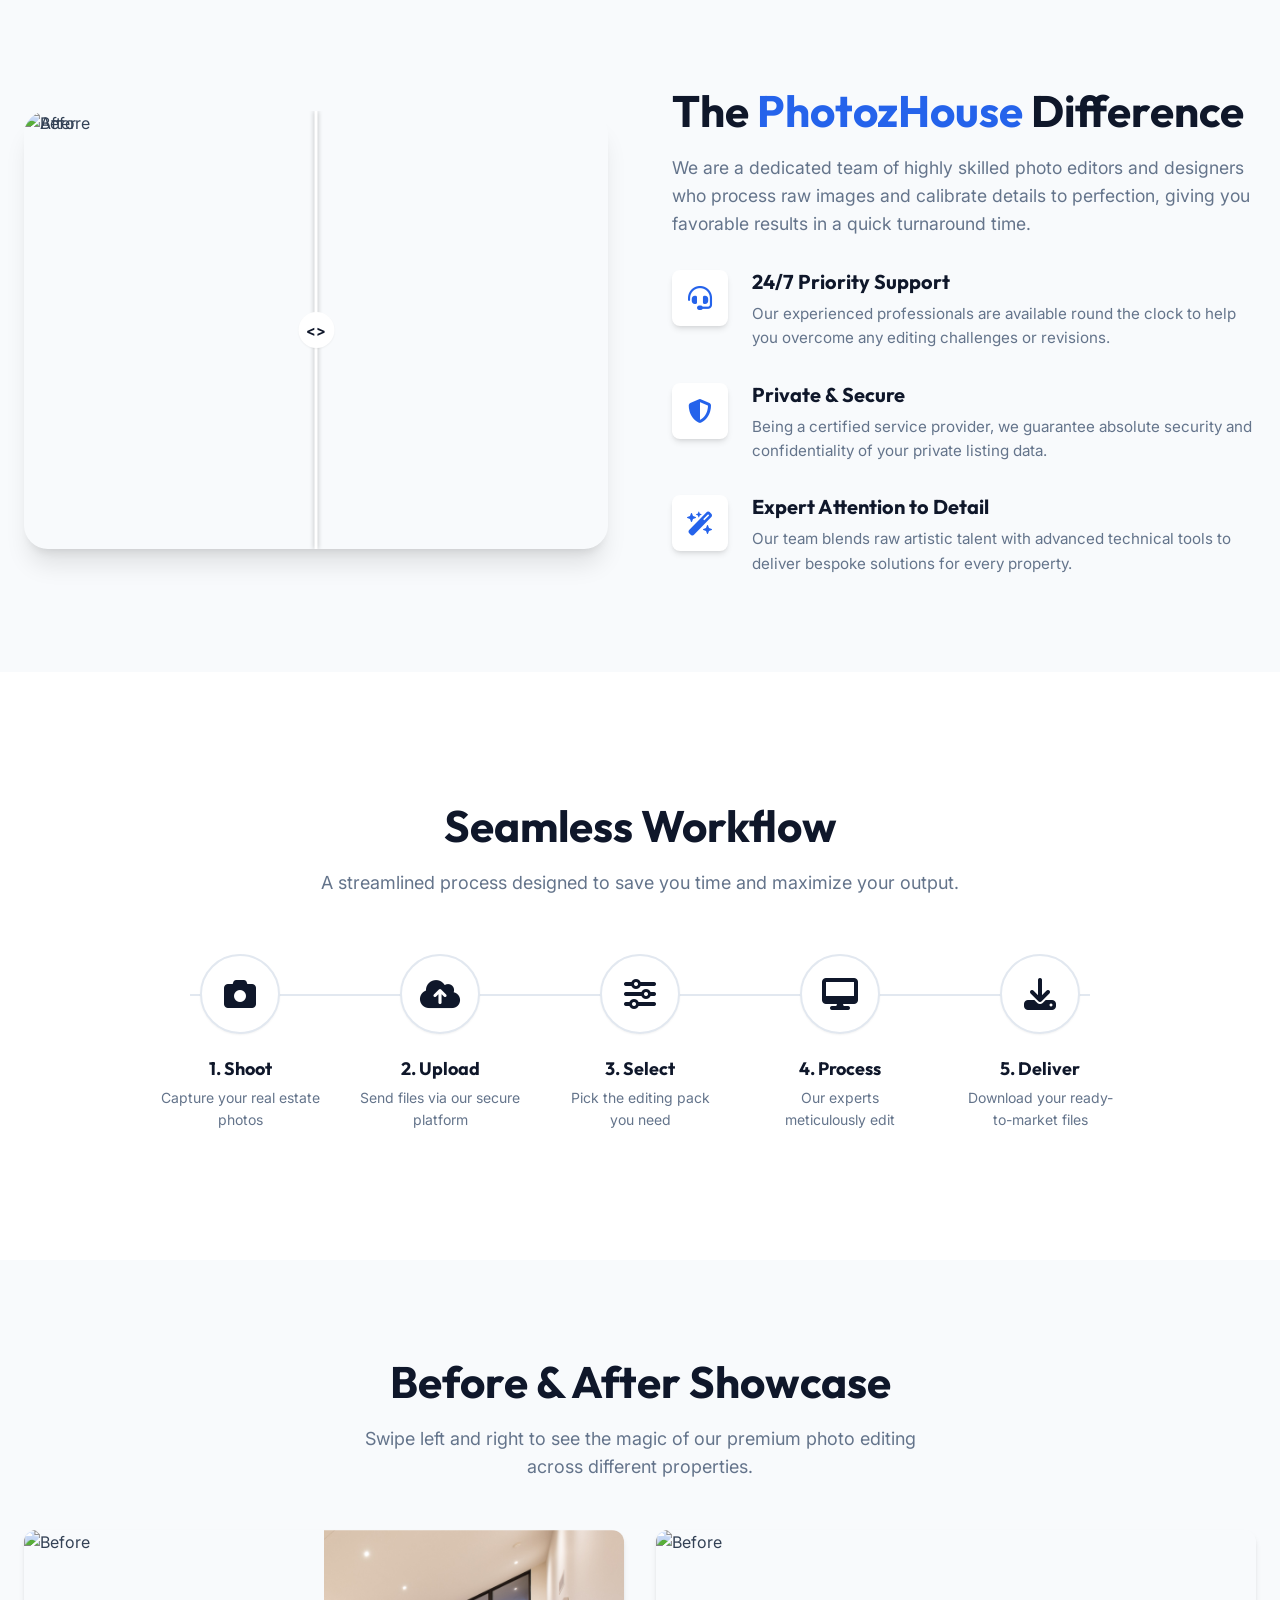
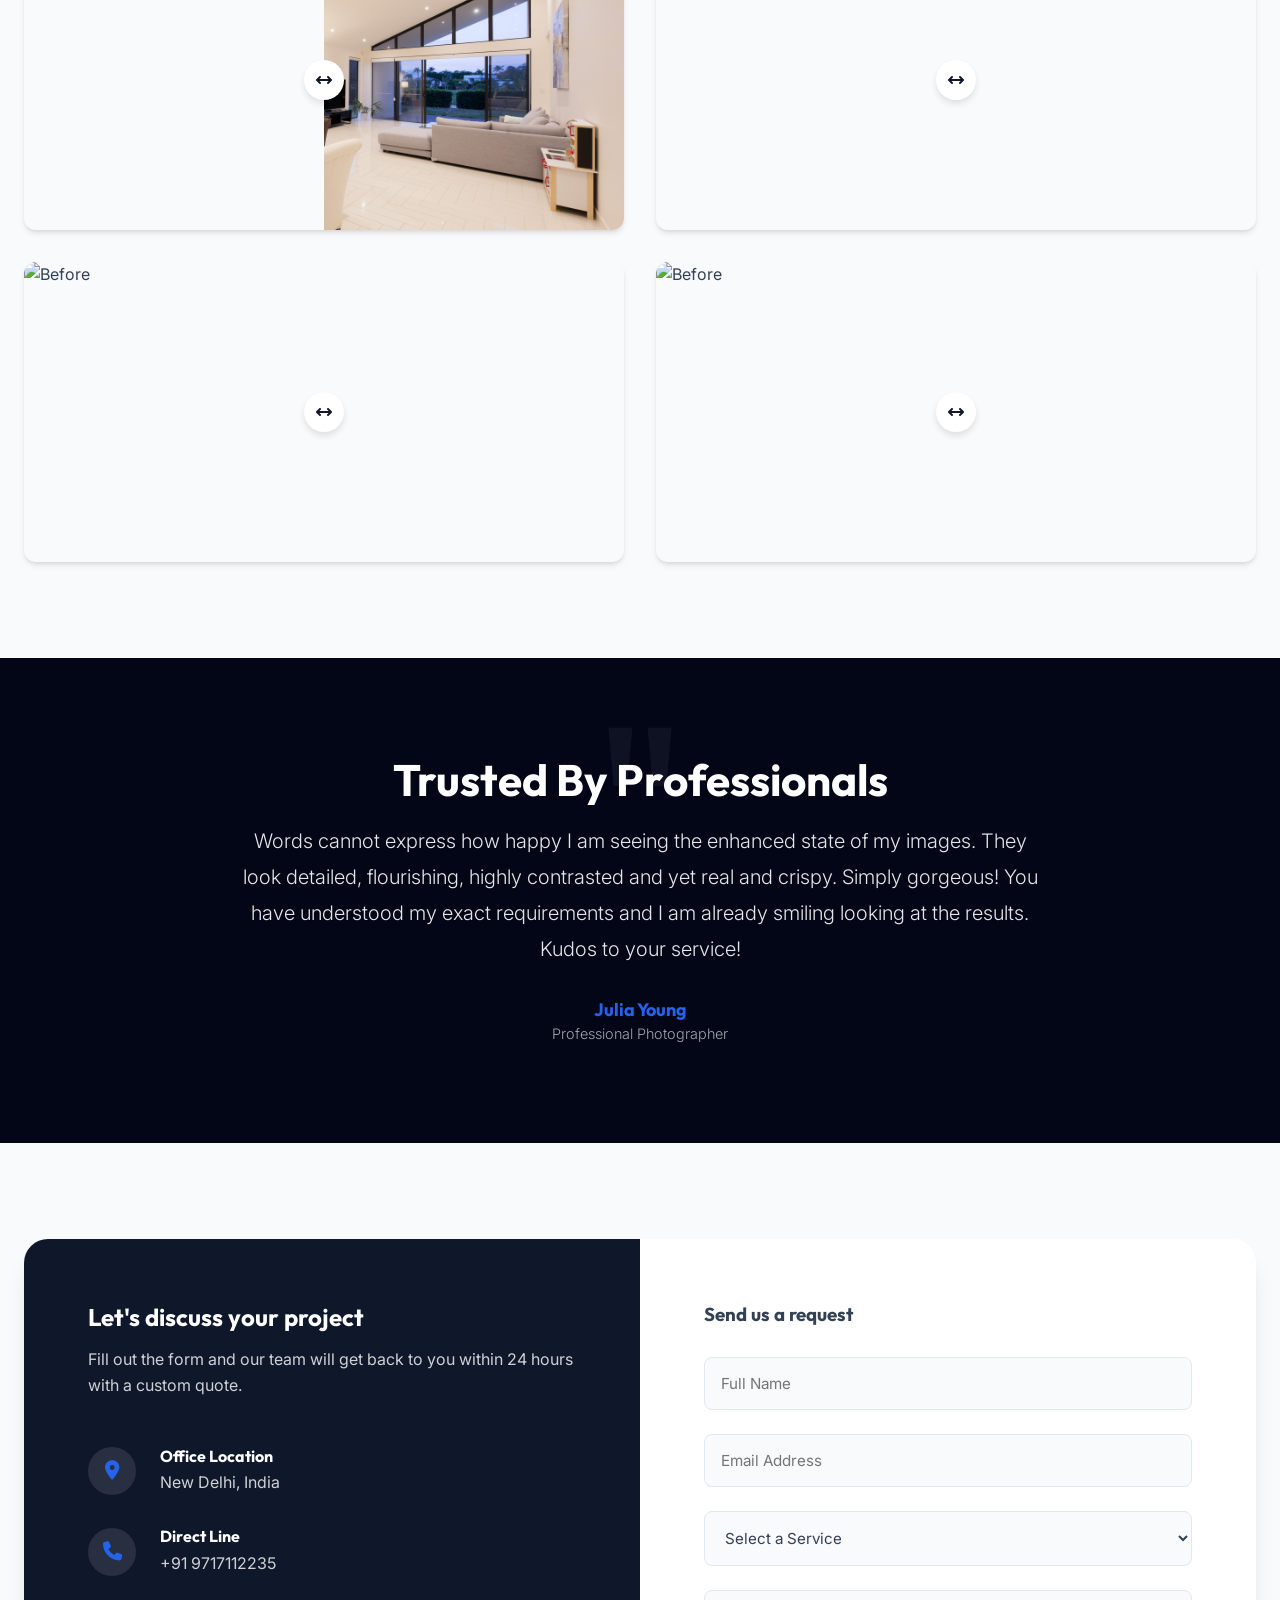
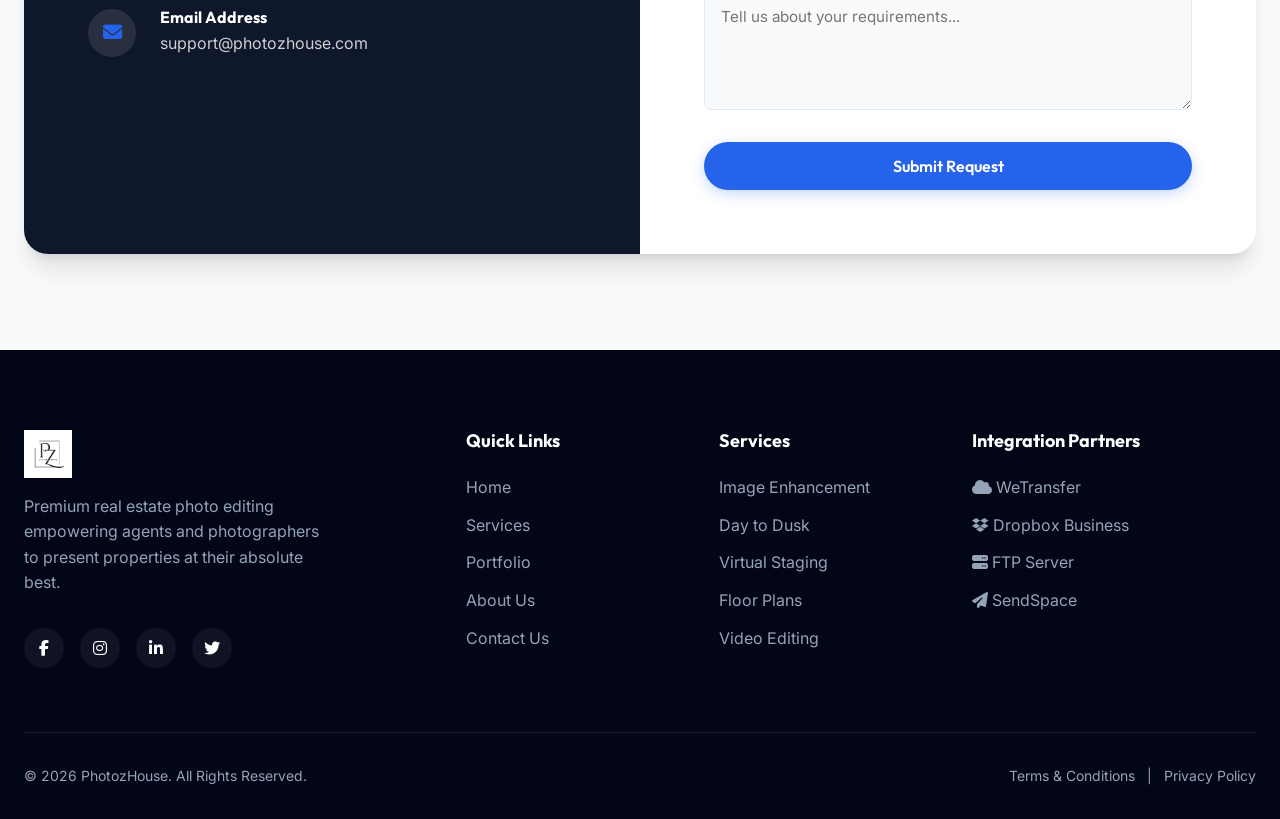
==== commit 659a995c: "Add portfolio galleries and update logo (excluding large videos)" ====
--- a/index.html
+++ b/index.html
@@ -27,7 +27,7 @@
     <header class="header">
         <div class="container navbar">
             <a href="index.html" class="logo">
-                <i class="fa-solid fa-camera-retro"></i> photozhouse
+                <img src="logo.png" alt="PhotozHouse Logo" style="height: 48px; width: auto;">
             </a>
             
             <button class="mobile-menu-btn" id="mobileMenuBtn">
@@ -72,8 +72,8 @@
             <div class="hero-slider-wrap">
                 <div class="twentytwenty-container" id="hero-slider">
                     <!-- USING LOCAL IMAGES DIRECTORY -->
-                    <img src="images/empty_living_room_1773514613070.png" alt="Before" class="before-img">
-                    <img src="images/staged_living_room_1773514251654.png" alt="After" class="after-img" id="hero-after">
+                    <img src="images/Virtual Staging/PHOTO-REALISTIC VIRTUAL STAGING_Before.jpg" alt="Before" class="before-img">
+                    <img src="images/Virtual Staging/PHOTO-REALISTIC VIRTUAL STAGING_After.jpg" alt="After" class="after-img" id="hero-after">
                     <div class="slider-handle-hero" id="hero-handle"></div>
                     <input type="range" min="0" max="100" value="50" style="position:absolute; width:100%; height:100%; opacity:0; z-index:20; cursor:ew-resize;" id="hero-range">
                 </div>
@@ -109,8 +109,8 @@
         <div class="mobile-slider-wrap">
               <div class="twentytwenty-container" id="hero-slider-mobile">
                   <!-- USING LOCAL IMAGES DIRECTORY -->
-                  <img src="images/empty_living_room_1773514613070.png" alt="Before" style="width:100%; height:100%; object-fit:cover; position:absolute;">
-                  <img src="images/staged_living_room_1773514251654.png" alt="After" style="width:100%; height:100%; object-fit:cover; position:absolute; clip-path: polygon(50% 0, 100% 0, 100% 100%, 50% 100%);" id="hero-mobile-after">
+                  <img src="images/Virtual Staging/PHOTO-REALISTIC VIRTUAL STAGING_Before.jpg" alt="Before" style="width:100%; height:100%; object-fit:cover; position:absolute;">
+                  <img src="images/Virtual Staging/PHOTO-REALISTIC VIRTUAL STAGING_After.jpg" alt="After" style="width:100%; height:100%; object-fit:cover; position:absolute; clip-path: polygon(50% 0, 100% 0, 100% 100%, 50% 100%);" id="hero-mobile-after">
                   <div class="slider-handle-hero" id="hero-mobile-handle"></div>
                   <input type="range" min="0" max="100" value="50" style="position:absolute; width:100%; height:100%; opacity:0; z-index:20; cursor:ew-resize;" id="hero-mobile-range">
               </div>
@@ -170,7 +170,7 @@
             <div class="services-grid">
                 <a href="image-enhancement.html" class="service-card">
                     <div class="service-img-wrap">
-                        <img src="images/daytime_home_1773514925626.png" alt="Image Enhancement">
+                        <img src="images/Image Enhancement/1 White Balance_After.jpg" alt="Image Enhancement">
                     </div>
                     <div class="service-content">
                         <h4>Image Enhancement</h4>
@@ -179,7 +179,7 @@
                 
                 <a href="day-to-dusk.html" class="service-card">
                     <div class="service-img-wrap">
-                        <img src="images/hero_home_dusk_1773513997046.png" alt="Day to Dusk">
+                        <img src="images/Day to Dusk/1 DUSK SKY REPLACEMENT_After.jpg" alt="Day to Dusk">
                     </div>
                     <div class="service-content">
                         <h4>Day to Dusk</h4>
@@ -188,7 +188,7 @@
                 
                 <a href="floor-plans.html" class="service-card">
                     <div class="service-img-wrap">
-                        <img src="images/floor_plan_1773514962762.png" alt="Floor Plans">
+                        <img src="images/Floorplan/11 maureen close, Cranbourne West.jpg" alt="Floor Plans">
                     </div>
                     <div class="service-content">
                         <h4>Floor Plans</h4>
@@ -197,7 +197,7 @@
                 
                 <a href="virtual-staging.html" class="service-card">
                     <div class="service-img-wrap">
-                        <img src="images/staged_living_room_1773514251654.png" alt="Virtual Staging">
+                        <img src="images/Virtual Staging/PHOTO-REALISTIC VIRTUAL STAGING_After.jpg" alt="Virtual Staging">
                     </div>
                     <div class="service-content">
                         <h4>Virtual Staging</h4>
@@ -211,8 +211,8 @@
     <section class="section bg-subtle">
         <div class="container split-section">
             <div class="mini-slider-wrap">
-                <img src="images/daytime_home_1773514925626.png" alt="Before" style="width:100%; height:100%; object-fit:cover; position:absolute;">
-                <img src="images/hero_home_dusk_1773513997046.png" alt="After" style="width:100%; height:100%; object-fit:cover; position:absolute;" id="mini-after">
+                <img src="images/Day to Dusk/1 DUSK SKY REPLACEMENT_Before.jpg" alt="Before" style="width:100%; height:100%; object-fit:cover; position:absolute;">
+                <img src="images/Day to Dusk/1 DUSK SKY REPLACEMENT_After.jpg" alt="After" style="width:100%; height:100%; object-fit:cover; position:absolute;" id="mini-after">
                 <div class="mini-slider-handle" id="mini-handle"></div>
                 <input type="range" min="0" max="100" value="50" style="position:absolute; width:100%; height:100%; opacity:0; z-index:20; cursor:ew-resize;" id="mini-range">
             </div>
@@ -282,6 +282,50 @@
                     <h4>5. Deliver</h4>
                     <p>Download your ready-to-market files</p>
                 </div>
+            </div>
+        </div>
+    </section>
+
+    <!-- Before & After Portfolio -->
+    <section class="section bg-subtle">
+        <div class="container">
+            <h2 class="section-title">Before & After Showcase</h2>
+            <p class="section-subtitle" style="text-align:center; max-width:600px; margin:0 auto;">Swipe left and right to see the magic of our premium photo editing across different properties.</p>
+            
+            <div class="services-grid" style="grid-template-columns: repeat(auto-fit, minmax(400px, 1fr)); gap: 2rem; margin-top: 3rem;">
+                
+                <!-- Item 1 -->
+                <div class="comparison-slider" style="position: relative; overflow: hidden; border-radius: 12px; height: 300px; box-shadow: var(--shadow-md);">
+                    <img src="images/1.jpg" alt="Before" style="width:100%; height:100%; object-fit:cover; position:absolute;">
+                    <img src="images/1+.jpg" alt="After" class="comparison-after" style="width:100%; height:100%; object-fit:cover; position:absolute; clip-path: polygon(50% 0, 100% 0, 100% 100%, 50% 100%);">
+                    <div class="slider-handle" style="position: absolute; width: 40px; height: 40px; background: white; border-radius: 50%; top: 50%; transform: translate(-50%, -50%); left: 50%; z-index: 10; display:flex; align-items:center; justify-content:center; box-shadow: 0 4px 6px rgba(0,0,0,0.1); pointer-events:none;"><i class="fa-solid fa-arrows-left-right" style="color:var(--primary);"></i></div>
+                    <input type="range" class="comparison-range" min="0" max="100" value="50" style="position:absolute; width:100%; height:100%; opacity:0; z-index:20; cursor:ew-resize;">
+                </div>
+                
+                <!-- Item 2 -->
+                <div class="comparison-slider" style="position: relative; overflow: hidden; border-radius: 12px; height: 300px; box-shadow: var(--shadow-md);">
+                    <img src="images/3.jpg" alt="Before" style="width:100%; height:100%; object-fit:cover; position:absolute;">
+                    <img src="images/3+.jpg" alt="After" class="comparison-after" style="width:100%; height:100%; object-fit:cover; position:absolute; clip-path: polygon(50% 0, 100% 0, 100% 100%, 50% 100%);">
+                    <div class="slider-handle" style="position: absolute; width: 40px; height: 40px; background: white; border-radius: 50%; top: 50%; transform: translate(-50%, -50%); left: 50%; z-index: 10; display:flex; align-items:center; justify-content:center; box-shadow: 0 4px 6px rgba(0,0,0,0.1); pointer-events:none;"><i class="fa-solid fa-arrows-left-right" style="color:var(--primary);"></i></div>
+                    <input type="range" class="comparison-range" min="0" max="100" value="50" style="position:absolute; width:100%; height:100%; opacity:0; z-index:20; cursor:ew-resize;">
+                </div>
+                
+                <!-- Item 3 -->
+                <div class="comparison-slider" style="position: relative; overflow: hidden; border-radius: 12px; height: 300px; box-shadow: var(--shadow-md);">
+                    <img src="images/5.jpg" alt="Before" style="width:100%; height:100%; object-fit:cover; position:absolute;">
+                    <img src="images/5+.jpg" alt="After" class="comparison-after" style="width:100%; height:100%; object-fit:cover; position:absolute; clip-path: polygon(50% 0, 100% 0, 100% 100%, 50% 100%);">
+                    <div class="slider-handle" style="position: absolute; width: 40px; height: 40px; background: white; border-radius: 50%; top: 50%; transform: translate(-50%, -50%); left: 50%; z-index: 10; display:flex; align-items:center; justify-content:center; box-shadow: 0 4px 6px rgba(0,0,0,0.1); pointer-events:none;"><i class="fa-solid fa-arrows-left-right" style="color:var(--primary);"></i></div>
+                    <input type="range" class="comparison-range" min="0" max="100" value="50" style="position:absolute; width:100%; height:100%; opacity:0; z-index:20; cursor:ew-resize;">
+                </div>
+                
+                <!-- Item 4 -->
+                <div class="comparison-slider" style="position: relative; overflow: hidden; border-radius: 12px; height: 300px; box-shadow: var(--shadow-md);">
+                    <img src="images/_GA_6088.jpg" alt="Before" style="width:100%; height:100%; object-fit:cover; position:absolute;">
+                    <img src="images/_GA_6089.jpg" alt="After" class="comparison-after" style="width:100%; height:100%; object-fit:cover; position:absolute; clip-path: polygon(50% 0, 100% 0, 100% 100%, 50% 100%);">
+                    <div class="slider-handle" style="position: absolute; width: 40px; height: 40px; background: white; border-radius: 50%; top: 50%; transform: translate(-50%, -50%); left: 50%; z-index: 10; display:flex; align-items:center; justify-content:center; box-shadow: 0 4px 6px rgba(0,0,0,0.1); pointer-events:none;"><i class="fa-solid fa-arrows-left-right" style="color:var(--primary);"></i></div>
+                    <input type="range" class="comparison-range" min="0" max="100" value="50" style="position:absolute; width:100%; height:100%; opacity:0; z-index:20; cursor:ew-resize;">
+                </div>
+
             </div>
         </div>
     </section>
@@ -364,7 +408,7 @@
         <div class="container">
             <div class="footer-grid">
                 <div class="footer-brand">
-                    <div class="logo"><i class="fa-solid fa-camera-retro" style="color:var(--accent);"></i> photozhouse</div>
+                    <div class="logo"><img src="logo.png" alt="PhotozHouse Logo" style="height: 48px; width: auto;"></div>
                     <p>Premium real estate photo editing empowering agents and photographers to present properties at their absolute best.</p>
                     <div class="social-icons">
                         <a href="#"><i class="fa-brands fa-facebook-f"></i></a>
@@ -461,6 +505,18 @@
                     mobileHandle.style.left = `${val}%`;
                 });
             }
+
+            const sliderRanges = document.querySelectorAll('.comparison-range');
+            sliderRanges.forEach(range => {
+                range.addEventListener('input', (e) => {
+                    const slider = e.target.closest('.comparison-slider');
+                    const afterImage = slider.querySelector('.comparison-after');
+                    const handle = slider.querySelector('.slider-handle');
+                    const value = e.target.value;
+                    afterImage.style.clipPath = `polygon(${value}% 0, 100% 0, 100% 100%, ${value}% 100%)`;
+                    handle.style.left = `${value}%`;
+                });
+            });
         });
     </script>
 </body>
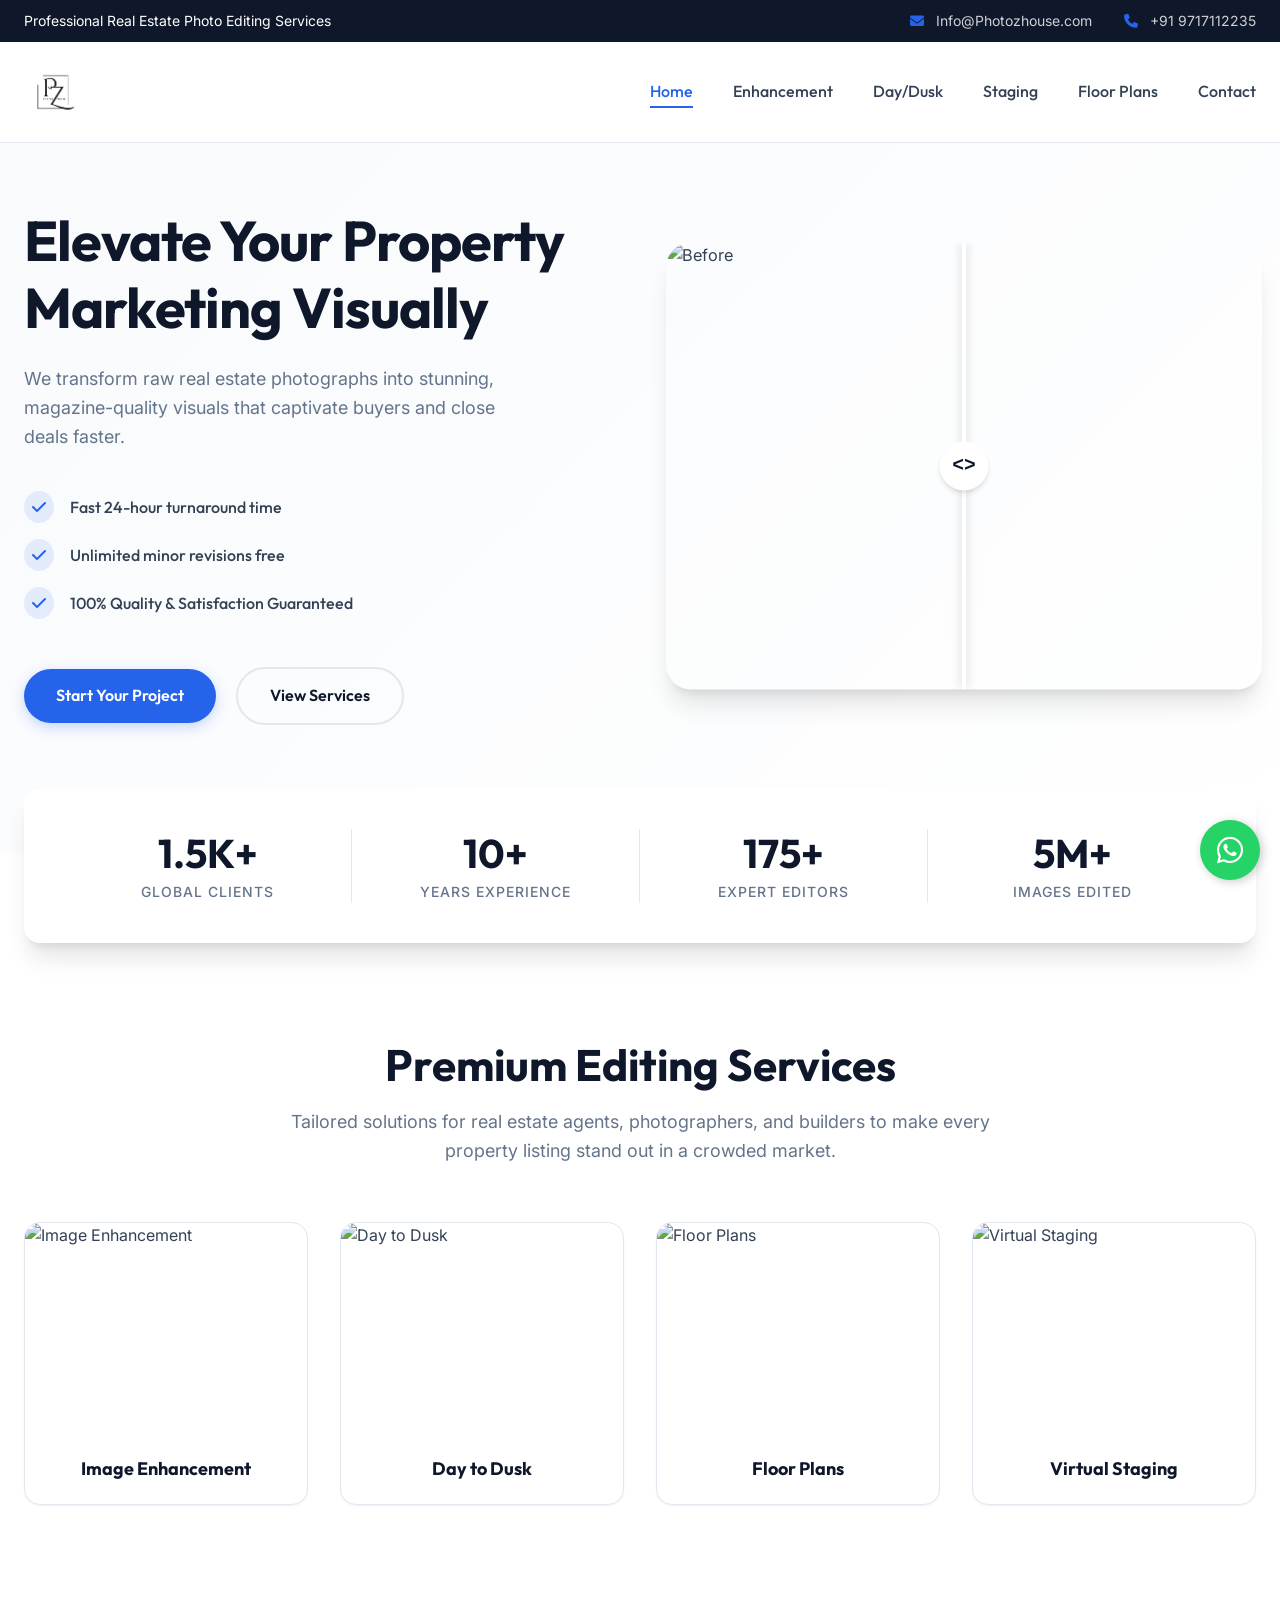
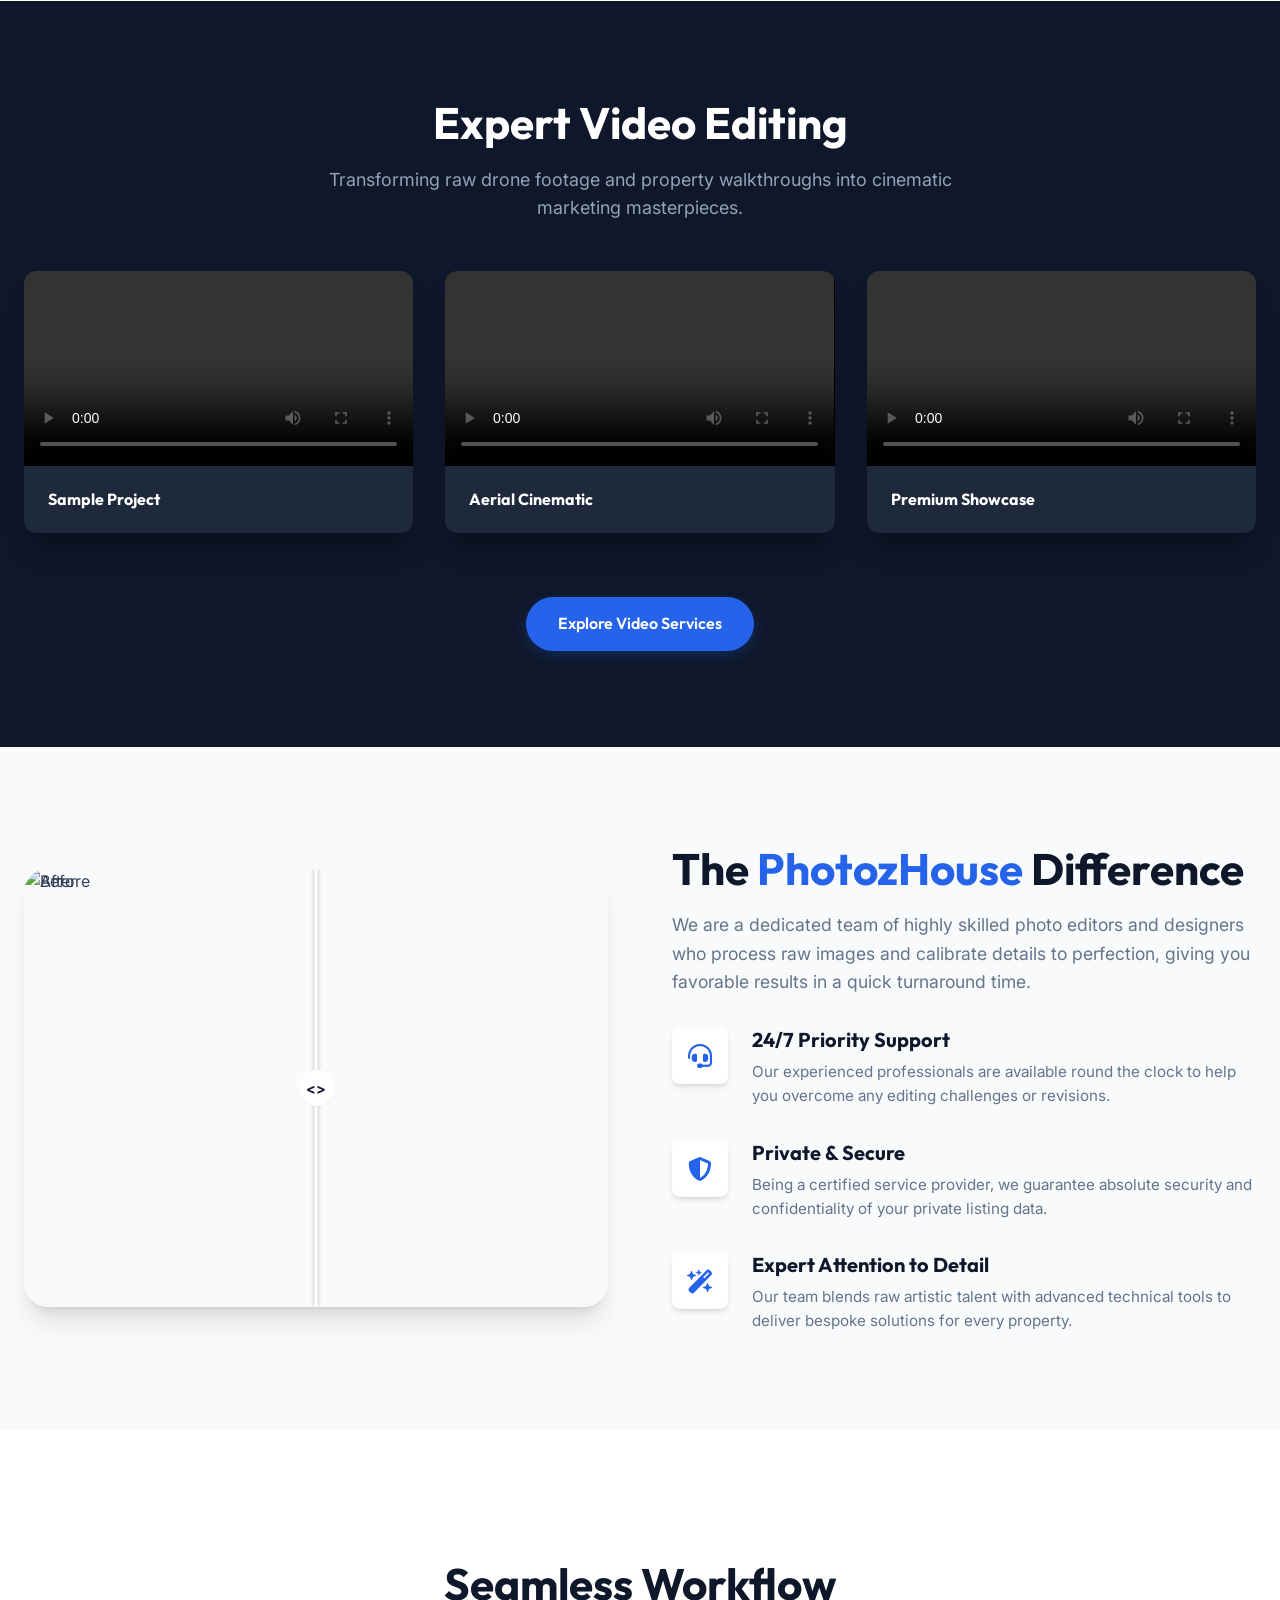
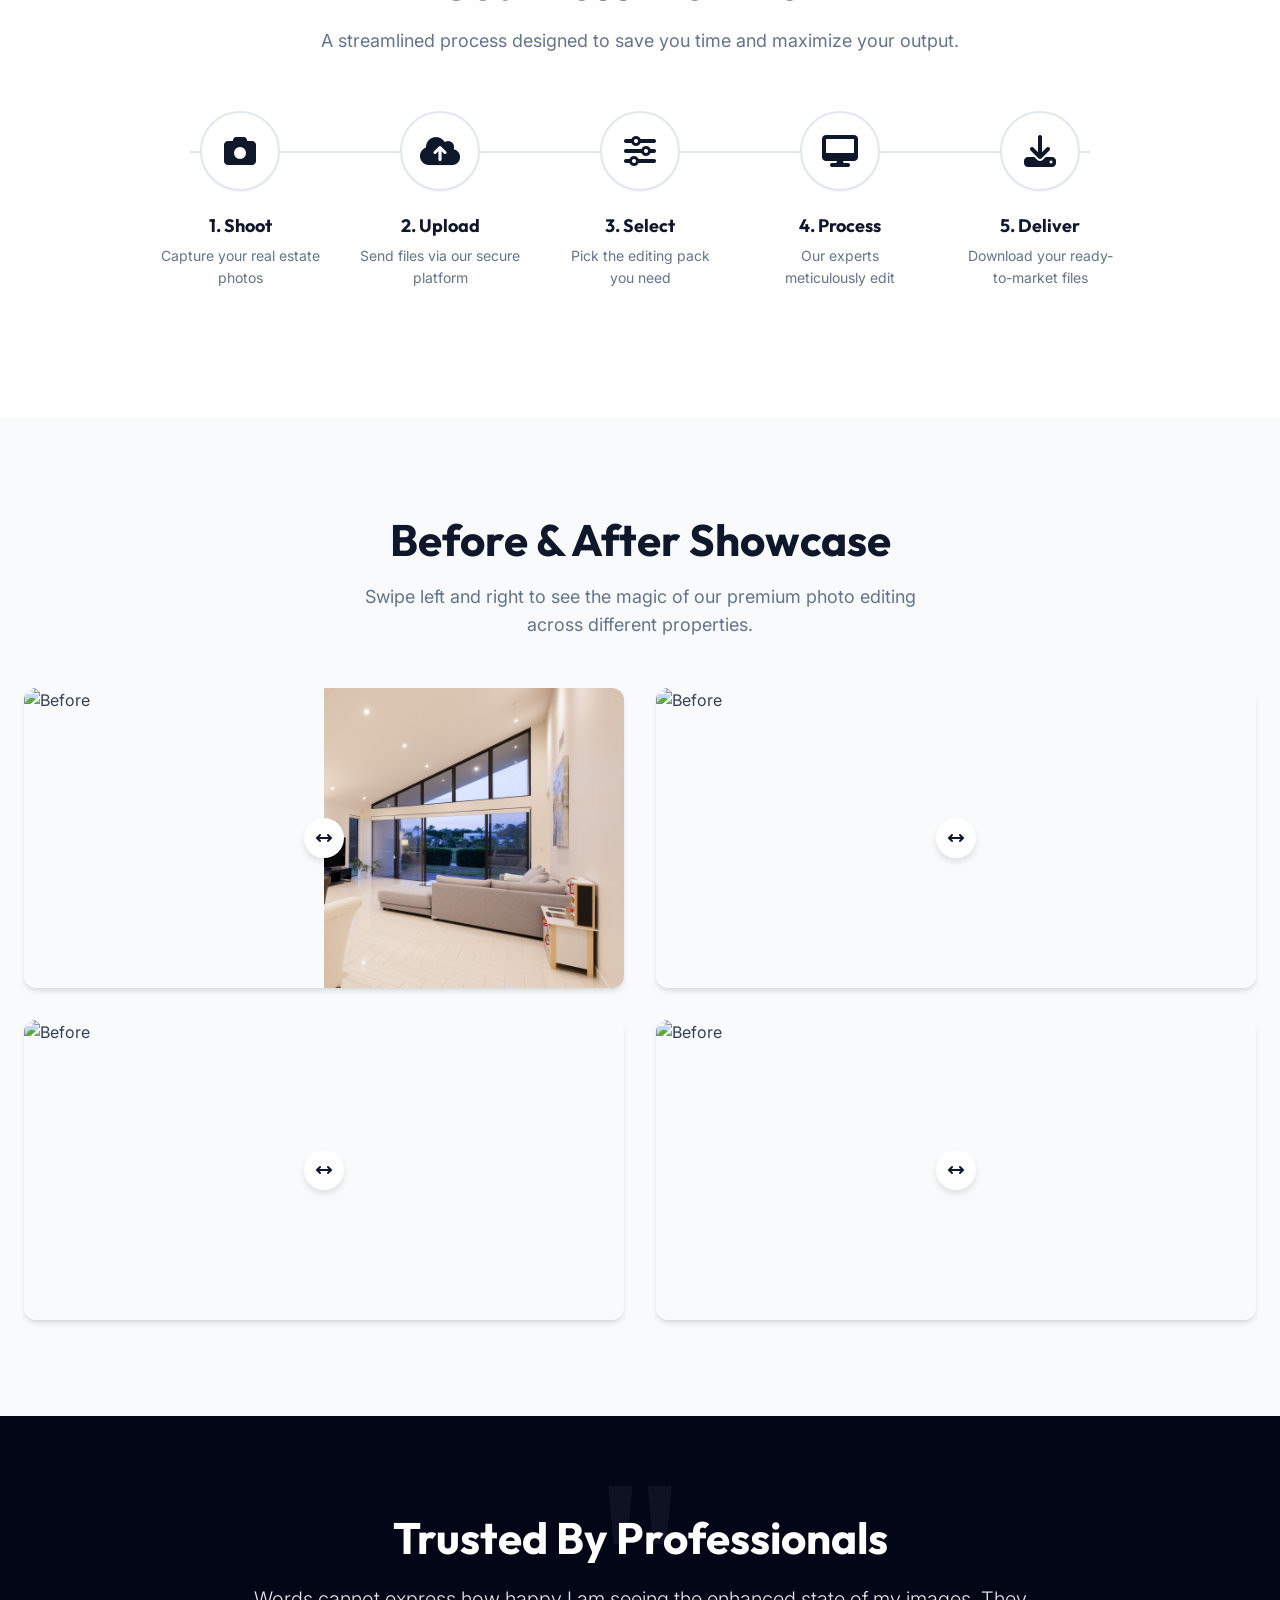
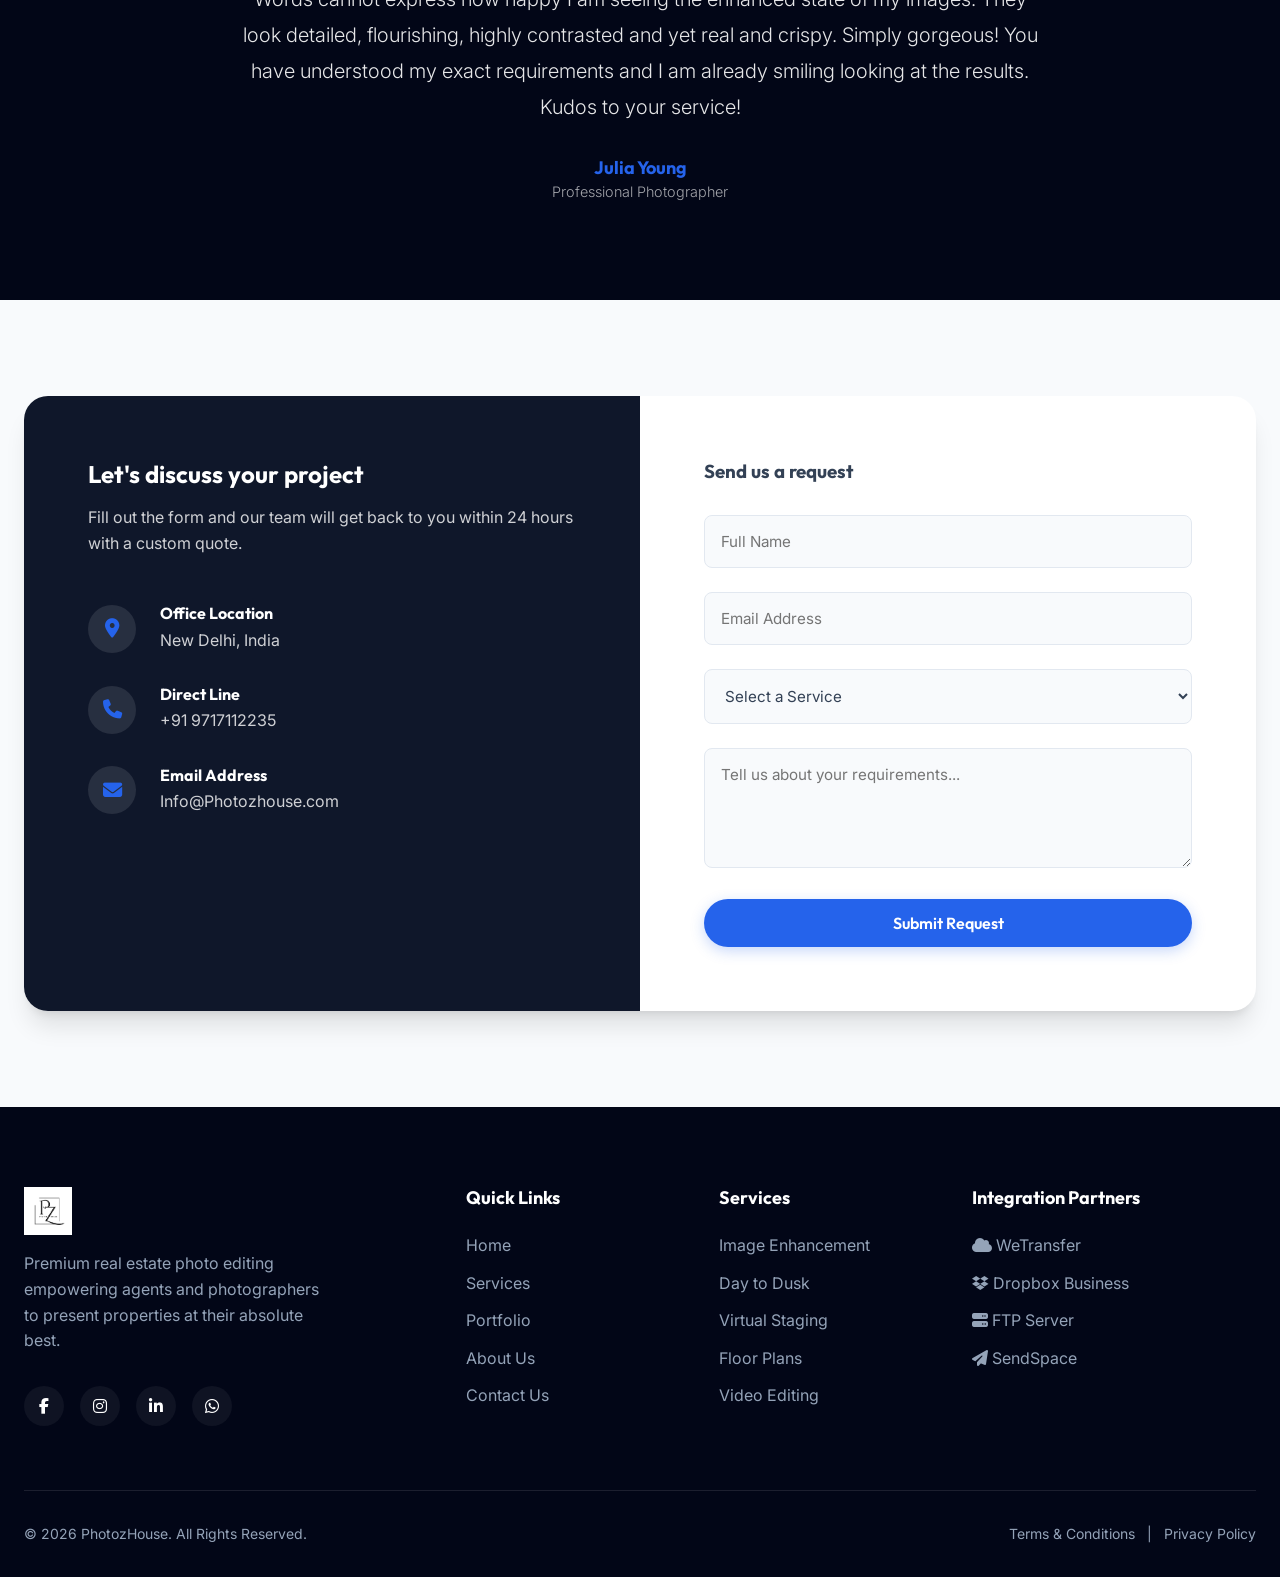
==== commit 796aa986: "Updated PhotozHouse website: New video content on homepage, logo resizing (60px), Before/After slide" ====
--- a/index.html
+++ b/index.html
@@ -17,7 +17,7 @@
         <div class="container top-bar-inner">
             <div>Professional Real Estate Photo Editing Services</div>
             <div class="top-bar-contact">
-                <a href="mailto:support@photozhouse.com"><i class="fa-solid fa-envelope"></i> support@photozhouse.com</a>
+                <a href="mailto:Info@Photozhouse.com"><i class="fa-solid fa-envelope"></i> Info@Photozhouse.com</a>
                 <a href="tel:+919717112235"><i class="fa-solid fa-phone"></i> +91 9717112235</a>
             </div>
         </div>
@@ -27,7 +27,7 @@
     <header class="header">
         <div class="container navbar">
             <a href="index.html" class="logo">
-                <img src="logo.png" alt="PhotozHouse Logo" style="height: 48px; width: auto;">
+                <img src="logo.png" alt="PhotozHouse Logo" style="height: 60px; width: auto;">
             </a>
             
             <button class="mobile-menu-btn" id="mobileMenuBtn">
@@ -72,8 +72,8 @@
             <div class="hero-slider-wrap">
                 <div class="twentytwenty-container" id="hero-slider">
                     <!-- USING LOCAL IMAGES DIRECTORY -->
-                    <img src="images/Virtual Staging/PHOTO-REALISTIC VIRTUAL STAGING_Before.jpg" alt="Before" class="before-img">
-                    <img src="images/Virtual Staging/PHOTO-REALISTIC VIRTUAL STAGING_After.jpg" alt="After" class="after-img" id="hero-after">
+                    <img src="images/Image Enhancement/10 HDr Bracketing with Indoor Window Replacent_Before.jpg" alt="Before" class="before-img">
+                    <img src="images/Image Enhancement/10 HDr Bracketing with Indoor Window Replacent_After.jpg" alt="After" class="after-img" id="hero-after">
                     <div class="slider-handle-hero" id="hero-handle"></div>
                     <input type="range" min="0" max="100" value="50" style="position:absolute; width:100%; height:100%; opacity:0; z-index:20; cursor:ew-resize;" id="hero-range">
                 </div>
@@ -109,12 +109,12 @@
         <div class="mobile-slider-wrap">
               <div class="twentytwenty-container" id="hero-slider-mobile">
                   <!-- USING LOCAL IMAGES DIRECTORY -->
-                  <img src="images/Virtual Staging/PHOTO-REALISTIC VIRTUAL STAGING_Before.jpg" alt="Before" style="width:100%; height:100%; object-fit:cover; position:absolute;">
-                  <img src="images/Virtual Staging/PHOTO-REALISTIC VIRTUAL STAGING_After.jpg" alt="After" style="width:100%; height:100%; object-fit:cover; position:absolute; clip-path: polygon(50% 0, 100% 0, 100% 100%, 50% 100%);" id="hero-mobile-after">
+                  <img src="images/Image Enhancement/10 HDr Bracketing with Indoor Window Replacent_Before.jpg" alt="Before" style="width:100%; height:100%; object-fit:cover; position:absolute;">
+                  <img src="images/Image Enhancement/10 HDr Bracketing with Indoor Window Replacent_After.jpg" alt="After" style="width:100%; height:100%; object-fit:cover; position:absolute; clip-path: polygon(50% 0, 100% 0, 100% 100%, 50% 100%);" id="hero-mobile-after">
                   <div class="slider-handle-hero" id="hero-mobile-handle"></div>
                   <input type="range" min="0" max="100" value="50" style="position:absolute; width:100%; height:100%; opacity:0; z-index:20; cursor:ew-resize;" id="hero-mobile-range">
               </div>
-              <a href="mailto:support@photozhouse.com" class="floating-mail"><i class="fa-regular fa-envelope"></i></a>
+              <a href="mailto:Info@Photozhouse.com" class="floating-mail"><i class="fa-regular fa-envelope"></i></a>
         </div>
         
         <div class="mobile-stats-grid">
@@ -203,6 +203,40 @@
                         <h4>Virtual Staging</h4>
                     </div>
                 </a>
+            </div>
+        </div>
+    </section>
+
+    <!-- Video Portfolio Section -->
+    <section class="section bg-dark text-white" style="background: #0f172a; padding: 6rem 0;">
+        <div class="container">
+            <h2 class="section-title" style="color: white;">Expert Video Editing</h2>
+            <p class="section-subtitle" style="color: #94a3b8; text-align: center; max-width: 700px; margin: 0 auto 3rem auto;">Transforming raw drone footage and property walkthroughs into cinematic marketing masterpieces.</p>
+            
+            <div class="services-grid" style="grid-template-columns: repeat(auto-fit, minmax(320px, 1fr)); gap: 2rem;">
+                <div style="border-radius: 12px; overflow: hidden; box-shadow: 0 20px 25px -5px rgba(0,0,0,0.3); background: black;">
+                    <video controls style="width: 100%; display: block;">
+                        <source src="images/Video Editing/Sample Project.mp4" type="video/mp4">
+                    </video>
+                    <div style="padding: 1.5rem; background: #1e293b;"><h4 style="margin: 0; color: white;">Sample Project</h4></div>
+                </div>
+                
+                <div style="border-radius: 12px; overflow: hidden; box-shadow: 0 20px 25px -5px rgba(0,0,0,0.3); background: black;">
+                    <video controls style="width: 100%; display: block;">
+                        <source src="images/Video Editing/raw aerial vids.mp4" type="video/mp4">
+                    </video>
+                    <div style="padding: 1.5rem; background: #1e293b;"><h4 style="margin: 0; color: white;">Aerial Cinematic</h4></div>
+                </div>
+                
+                <div style="border-radius: 12px; overflow: hidden; box-shadow: 0 20px 25px -5px rgba(0,0,0,0.3); background: black;">
+                    <video controls style="width: 100%; display: block;">
+                        <source src="14.mp4" type="video/mp4">
+                    </video>
+                    <div style="padding: 1.5rem; background: #1e293b;"><h4 style="margin: 0; color: white;">Premium Showcase</h4></div>
+                </div>
+            </div>
+            <div style="text-align: center; margin-top: 4rem;">
+                <a href="video-editing.html" class="btn btn-primary">Explore Video Services</a>
             </div>
         </div>
     </section>
@@ -370,7 +404,7 @@
                         <div class="info-icon"><i class="fa-solid fa-envelope"></i></div>
                         <div class="info-text">
                             <h4>Email Address</h4>
-                            <a href="mailto:support@photozhouse.com">support@photozhouse.com</a>
+                            <a href="mailto:Info@Photozhouse.com">Info@Photozhouse.com</a>
                         </div>
                     </div>
                 </div>
@@ -411,10 +445,10 @@
                     <div class="logo"><img src="logo.png" alt="PhotozHouse Logo" style="height: 48px; width: auto;"></div>
                     <p>Premium real estate photo editing empowering agents and photographers to present properties at their absolute best.</p>
                     <div class="social-icons">
-                        <a href="#"><i class="fa-brands fa-facebook-f"></i></a>
-                        <a href="#"><i class="fa-brands fa-instagram"></i></a>
-                        <a href="#"><i class="fa-brands fa-linkedin-in"></i></a>
-                        <a href="#"><i class="fa-brands fa-twitter"></i></a>
+                        <a href="https://facebook.com/photozhouse" target="_blank"><i class="fa-brands fa-facebook-f"></i></a>
+                        <a href="https://instagram.com/photozhouse" target="_blank"><i class="fa-brands fa-instagram"></i></a>
+                        <a href="https://linkedin.com/company/photozhouse" target="_blank"><i class="fa-brands fa-linkedin-in"></i></a>
+                        <a href="https://wa.me/919717112235" target="_blank"><i class="fa-brands fa-whatsapp"></i></a>
                     </div>
                 </div>
                 
@@ -519,5 +553,9 @@
             });
         });
     </script>
+    <!-- Whatsapp Floating Icon -->
+    <a href="https://wa.me/919717112235" class="whatsapp-float" target="_blank">
+        <i class="fa-brands fa-whatsapp"></i>
+    </a>
 </body>
 </html>
--- a/styles.css
+++ b/styles.css
@@ -863,3 +863,27 @@
   .logo { font-size: 1.5rem; }
   .mobile-menu-btn { color: #3ba3d8; }
 }
+
+/* Whatsapp Floating Button */
+.whatsapp-float {
+    position: fixed;
+    bottom: 20px;
+    right: 20px;
+    background-color: #25d366;
+    color: #FFF;
+    border-radius: 50%;
+    text-align: center;
+    font-size: 30px;
+    width: 60px;
+    height: 60px;
+    z-index: 100;
+    display: flex;
+    align-items: center;
+    justify-content: center;
+    box-shadow: 2px 2px 10px rgba(0,0,0,0.2);
+    transition: transform 0.3s ease;
+}
+.whatsapp-float:hover {
+    transform: scale(1.1);
+    color: #FFF;
+}
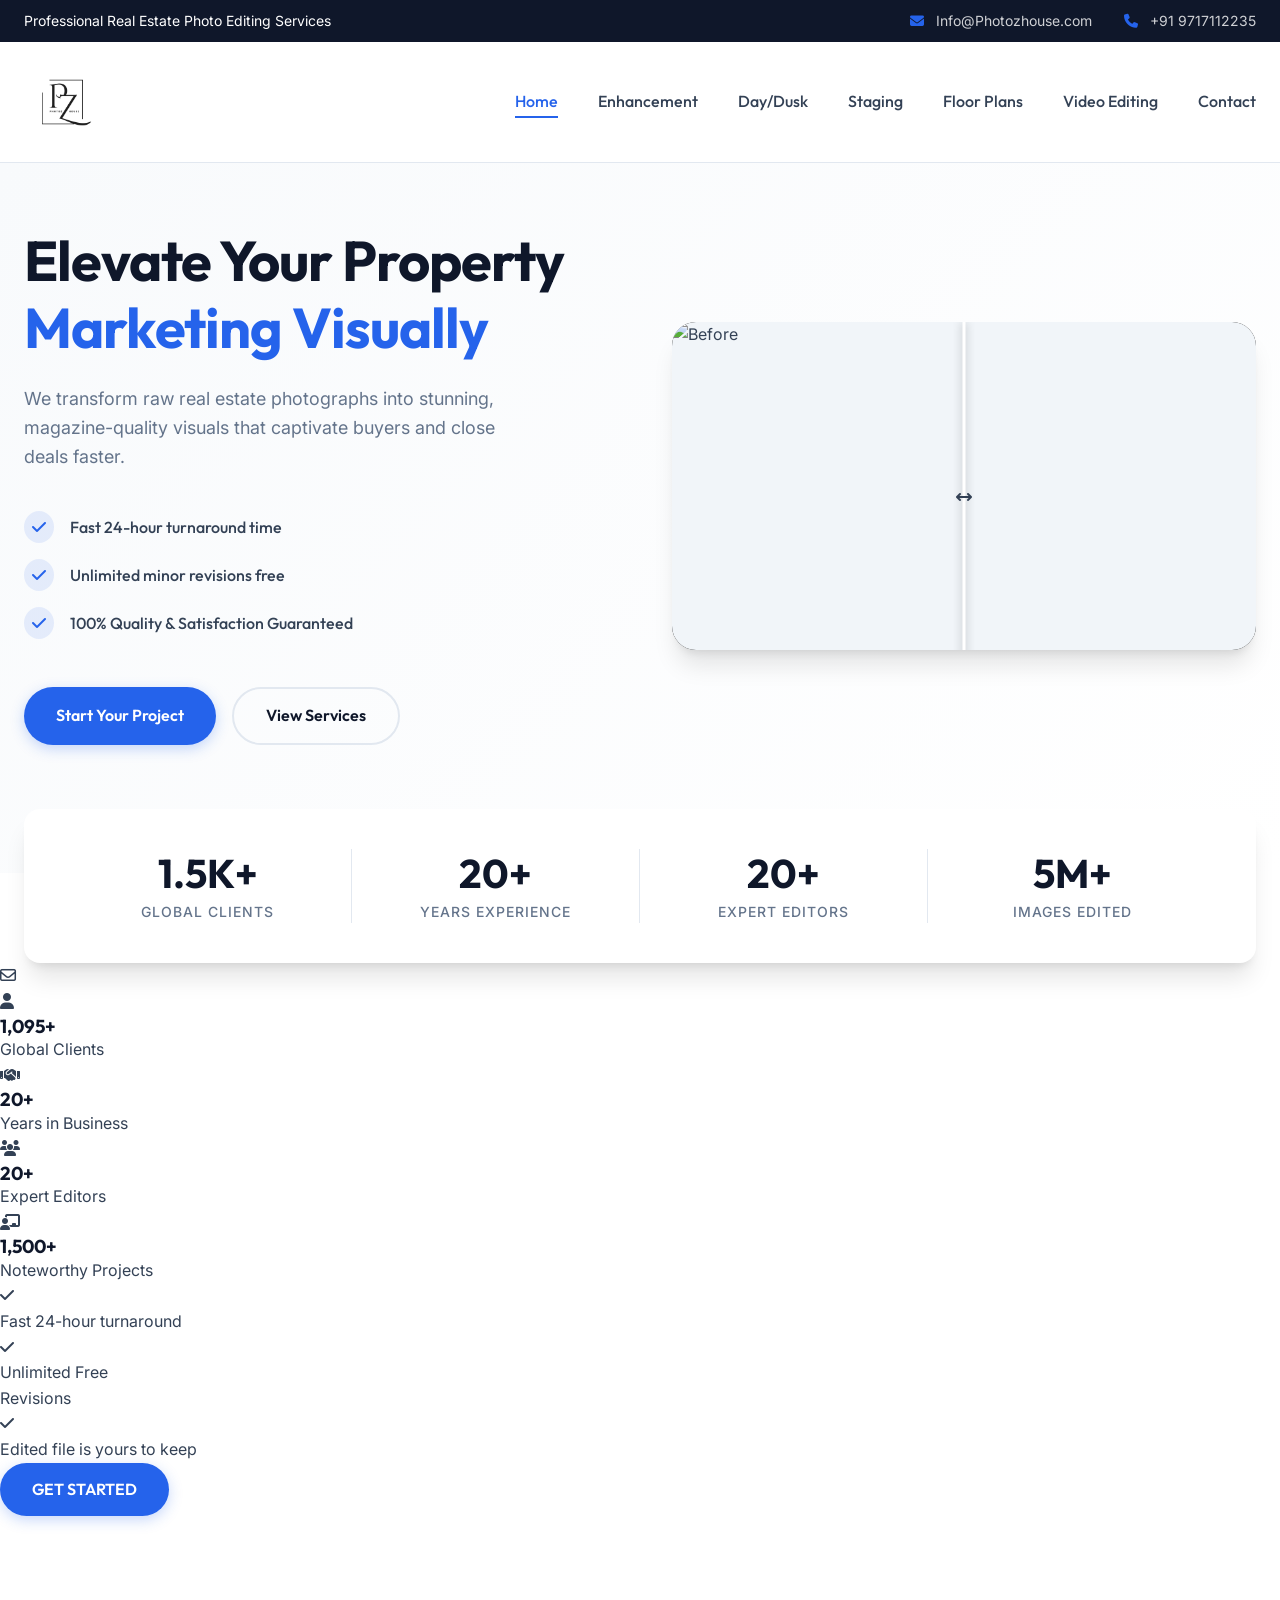
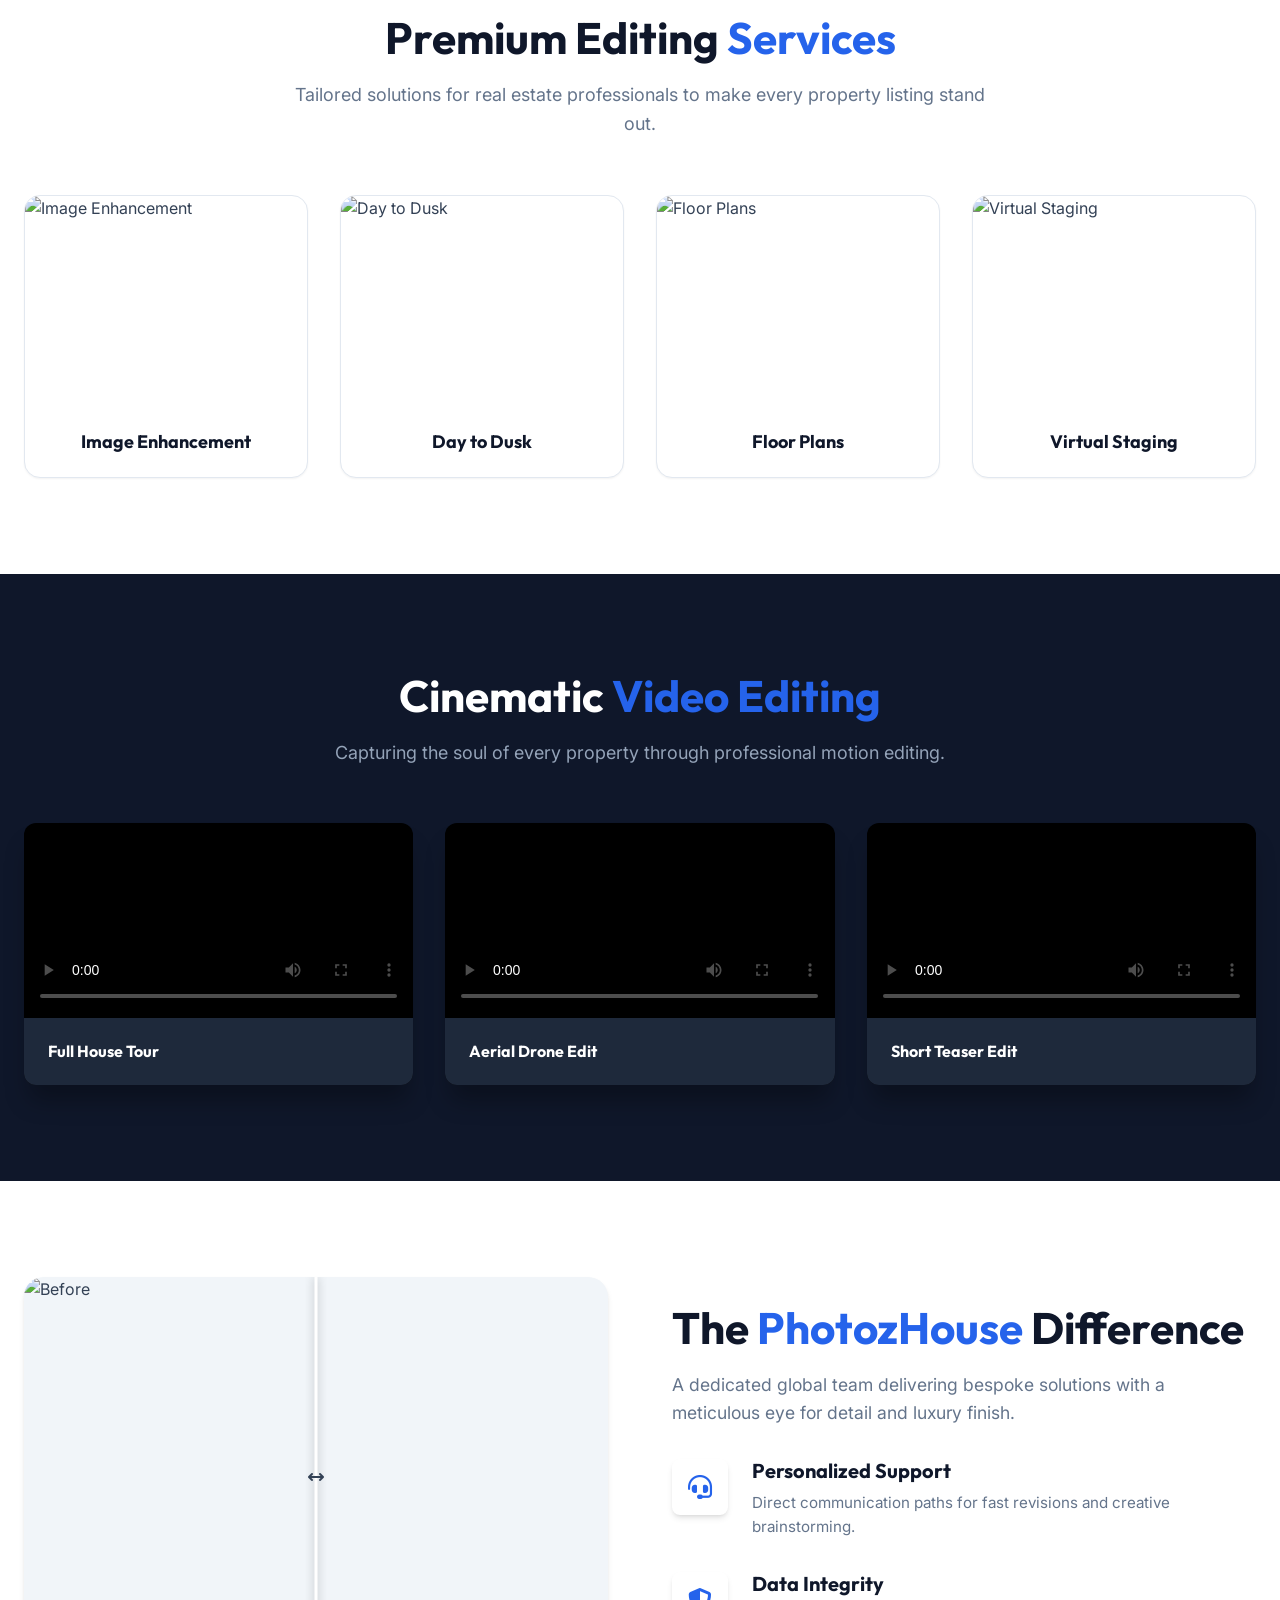
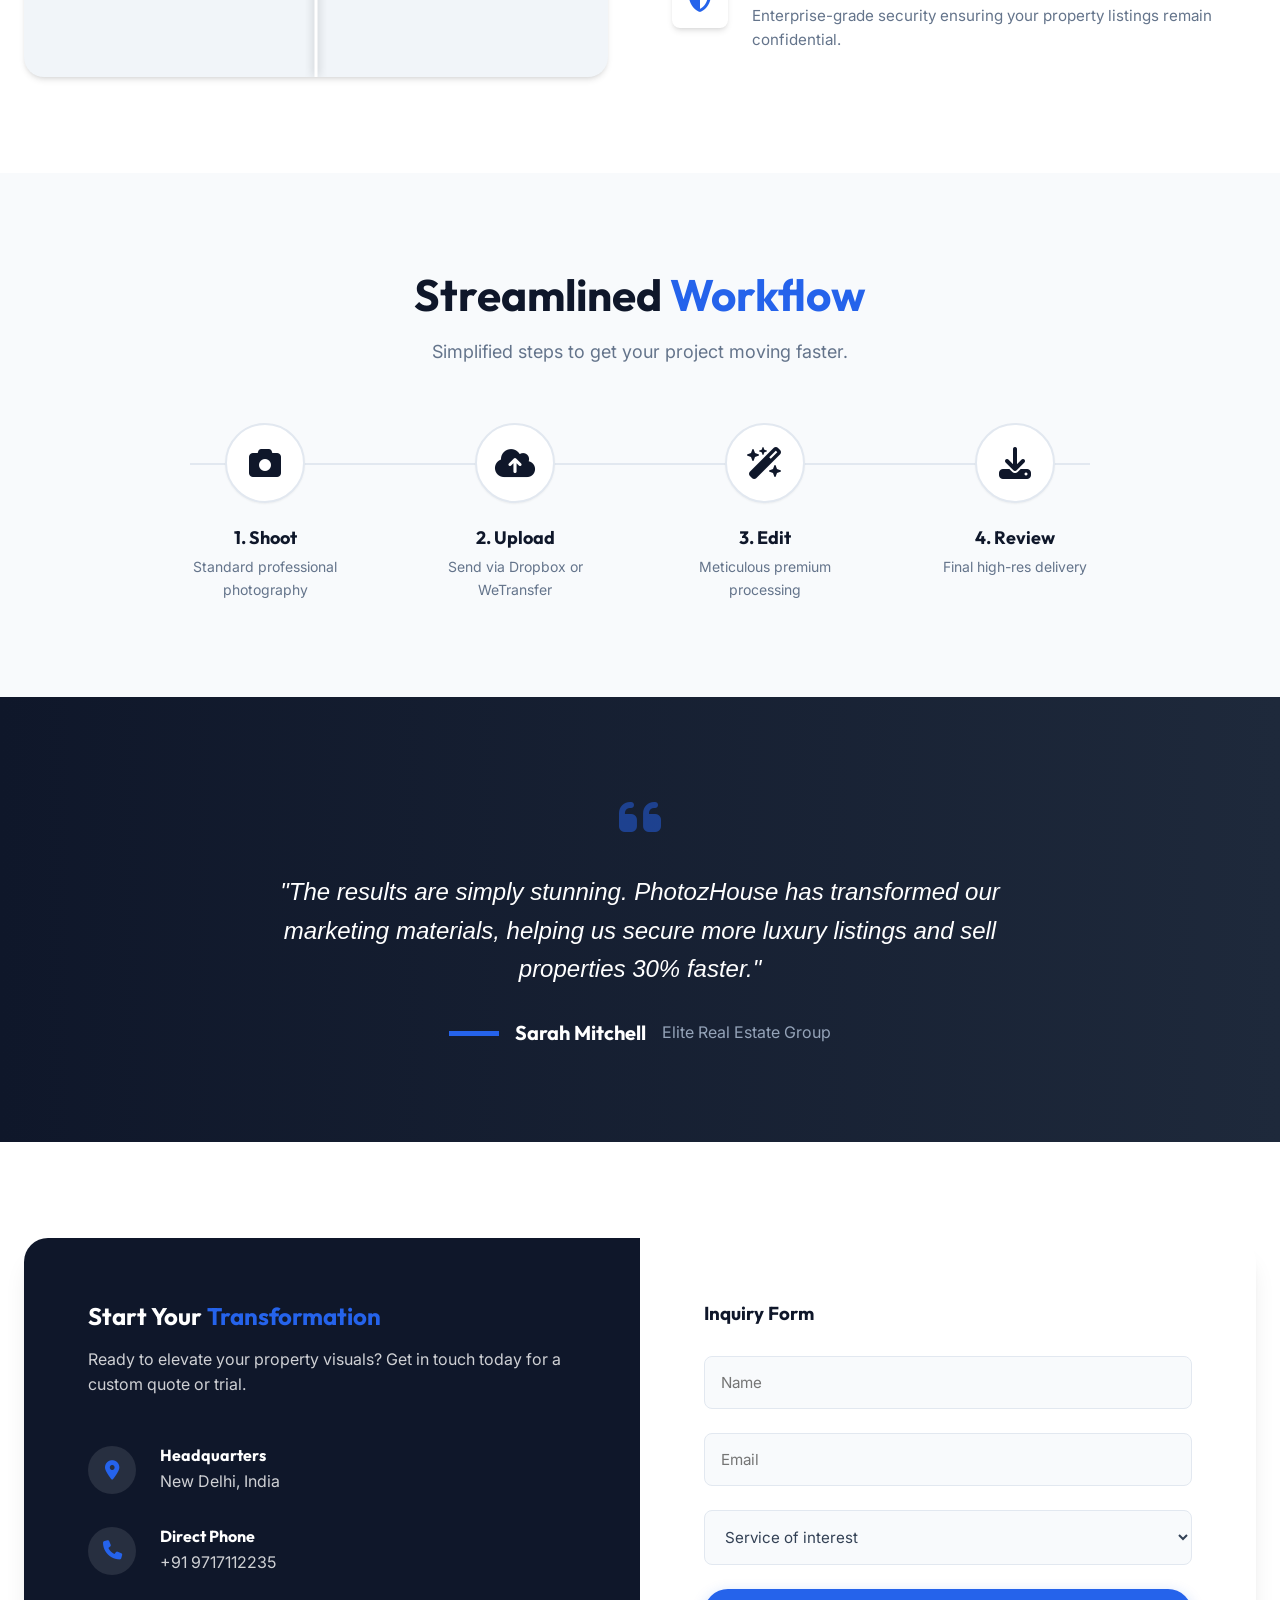
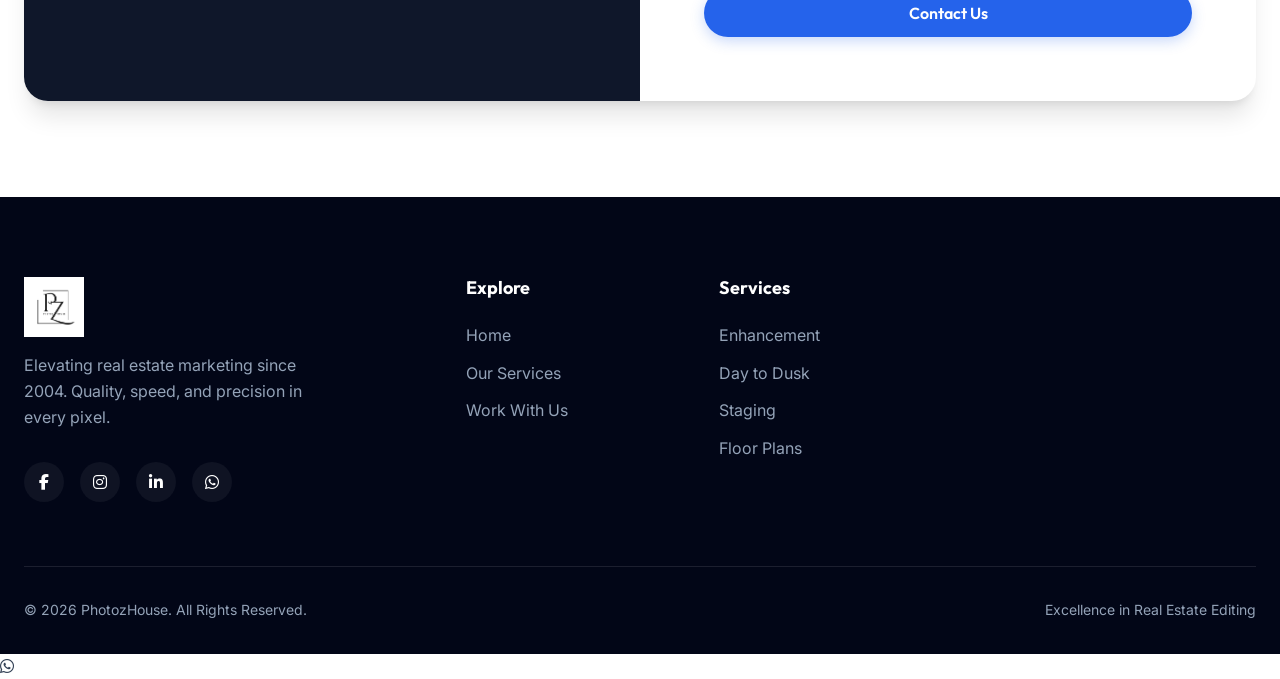
==== commit bf4753d1: "Performance optimization, premium UI overhaul, and universal script integration" ====
--- a/index.html
+++ b/index.html
@@ -3,8 +3,9 @@
 <head>
     <meta charset="UTF-8">
     <meta name="viewport" content="width=device-width, initial-scale=1.0">
-    <title>PhotozHouse | Premium Photo Editing</title>
-    <meta name="description" content="Professional real estate photo editing that helps you sell faster.">
+    <title>PhotozHouse | Premium Real Estate Photo Editing Services</title>
+    <meta name="description" content="Professional real estate photo editing, virtual staging, and floor plan services. Fast 24-hour turnaround for property photographers and agents.">
+    <meta name="keywords" content="real estate photo editing, virtual staging, floor plans, day to dusk, photo enhancement">
     <!-- Font Awesome -->
     <link rel="stylesheet" href="https://cdnjs.cloudflare.com/ajax/libs/font-awesome/6.4.0/css/all.min.css">
     <!-- Custom CSS -->
@@ -27,7 +28,7 @@
     <header class="header">
         <div class="container navbar">
             <a href="index.html" class="logo">
-                <img src="logo.png" alt="PhotozHouse Logo" style="height: 60px; width: auto;">
+                <img src="logo.png" alt="PhotozHouse Logo" style="height: 80px; width: auto;">
             </a>
             
             <button class="mobile-menu-btn" id="mobileMenuBtn">
@@ -40,6 +41,7 @@
                 <a href="day-to-dusk.html">Day/Dusk</a>
                 <a href="virtual-staging.html">Staging</a>
                 <a href="floor-plans.html">Floor Plans</a>
+                <a href="video-editing.html">Video Editing</a>
                 <a href="contact.html">Contact</a>
             </nav>
         </div>
@@ -47,72 +49,74 @@
 
     <!-- Desktop Hero Section -->
     <div class="desktop-hero">
-    <section class="hero-wrapper">
-        <div class="container hero-grid">
-            <div class="hero-content">
-                <h1>Elevate Your Property Marketing Visually</h1>
-                <p>We transform raw real estate photographs into stunning, magazine-quality visuals that captivate buyers and close deals faster.</p>
-                
-                <div class="hero-features">
-                    <div class="hero-feature-item">
-                        <i class="fa-solid fa-check"></i> Fast 24-hour turnaround time
-                    </div>
-                    <div class="hero-feature-item">
-                        <i class="fa-solid fa-check"></i> Unlimited minor revisions free
-                    </div>
-                    <div class="hero-feature-item">
-                        <i class="fa-solid fa-check"></i> 100% Quality & Satisfaction Guaranteed
-                    </div>
-                </div>
-
-                <a href="contact.html" class="btn btn-primary">Start Your Project</a>
-                <a href="#services" class="btn btn-outline" style="margin-left: 1rem;">View Services</a>
-            </div>
-
-            <div class="hero-slider-wrap">
-                <div class="twentytwenty-container" id="hero-slider">
-                    <!-- USING LOCAL IMAGES DIRECTORY -->
-                    <img src="images/Image Enhancement/10 HDr Bracketing with Indoor Window Replacent_Before.jpg" alt="Before" class="before-img">
-                    <img src="images/Image Enhancement/10 HDr Bracketing with Indoor Window Replacent_After.jpg" alt="After" class="after-img" id="hero-after">
-                    <div class="slider-handle-hero" id="hero-handle"></div>
-                    <input type="range" min="0" max="100" value="50" style="position:absolute; width:100%; height:100%; opacity:0; z-index:20; cursor:ew-resize;" id="hero-range">
-                </div>
-            </div>
-        </div>
-    </section>
-
-    <!-- Floating Stats Section -->
-    <div class="container stats-container">
-        <div class="stats-grid">
-            <div class="stat-item">
-                <h3>1.5K+</h3>
-                <p>Global Clients</p>
-            </div>
-            <div class="stat-item">
-                <h3>10+</h3>
-                <p>Years Experience</p>
-            </div>
-            <div class="stat-item">
-                <h3>175+</h3>
-                <p>Expert Editors</p>
-            </div>
-            <div class="stat-item">
-                <h3>5M+</h3>
-                <p>Images Edited</p>
+        <section class="hero-wrapper">
+            <div class="container hero-grid">
+                <div class="hero-content fade-up">
+                    <h1>Elevate Your Property <span class="text-accent">Marketing Visually</span></h1>
+                    <p>We transform raw real estate photographs into stunning, magazine-quality visuals that captivate buyers and close deals faster.</p>
+                    
+                    <div class="hero-features">
+                        <div class="hero-feature-item">
+                            <i class="fa-solid fa-check"></i> Fast 24-hour turnaround time
+                        </div>
+                        <div class="hero-feature-item">
+                            <i class="fa-solid fa-check"></i> Unlimited minor revisions free
+                        </div>
+                        <div class="hero-feature-item">
+                            <i class="fa-solid fa-check"></i> 100% Quality & Satisfaction Guaranteed
+                        </div>
+                    </div>
+
+                    <div style="display: flex; gap: 1rem; margin-top: 2.5rem;">
+                        <a href="contact.html" class="btn btn-primary">Start Your Project</a>
+                        <a href="#services" class="btn btn-outline">View Services</a>
+                    </div>
+                </div>
+
+                <div class="hero-slider-wrap fade-up">
+                    <div class="twentytwenty-container">
+                        <div class="comparison-slider">
+                            <img src="images/Image Enhancement/3 Brightness & Contrast Adjustment_Before.jpg" alt="Before">
+                            <img src="images/Image Enhancement/3 Brightness & Contrast Adjustment_After.jpg" alt="After" class="comparison-after" style="clip-path: polygon(50% 0, 100% 0, 100% 100%, 50% 100%);">
+                            <div class="slider-handle" style="left: 50%;"><i class="fa-solid fa-arrows-left-right"></i></div>
+                            <input type="range" class="comparison-range" min="0" max="100" value="50">
+                        </div>
+                    </div>
+                </div>
+            </div>
+        </section>
+
+        <!-- Floating Stats Section -->
+        <div class="container stats-container fade-up">
+            <div class="stats-grid">
+                <div class="stat-item">
+                    <h3>1.5K+</h3>
+                    <p>Global Clients</p>
+                </div>
+                <div class="stat-item">
+                    <h3>20+</h3>
+                    <p>Years Experience</p>
+                </div>
+                <div class="stat-item">
+                    <h3>20+</h3>
+                    <p>Expert Editors</p>
+                </div>
+                <div class="stat-item">
+                    <h3>5M+</h3>
+                    <p>Images Edited</p>
+                </div>
             </div>
         </div>
     </div>
-    </div>
-
-    <!-- Mobile Hero Section (Matches Reference Image) -->
+
+    <!-- Mobile Hero Section -->
     <div class="mobile-hero">
         <div class="mobile-slider-wrap">
-              <div class="twentytwenty-container" id="hero-slider-mobile">
-                  <!-- USING LOCAL IMAGES DIRECTORY -->
+              <div class="comparison-slider" style="height: 100%;">
                   <img src="images/Image Enhancement/10 HDr Bracketing with Indoor Window Replacent_Before.jpg" alt="Before" style="width:100%; height:100%; object-fit:cover; position:absolute;">
-                  <img src="images/Image Enhancement/10 HDr Bracketing with Indoor Window Replacent_After.jpg" alt="After" style="width:100%; height:100%; object-fit:cover; position:absolute; clip-path: polygon(50% 0, 100% 0, 100% 100%, 50% 100%);" id="hero-mobile-after">
-                  <div class="slider-handle-hero" id="hero-mobile-handle"></div>
-                  <input type="range" min="0" max="100" value="50" style="position:absolute; width:100%; height:100%; opacity:0; z-index:20; cursor:ew-resize;" id="hero-mobile-range">
+                  <img src="images/Image Enhancement/10 HDr Bracketing with Indoor Window Replacent_After.jpg" alt="After" class="comparison-after" style="width:100%; height:100%; object-fit:cover; position:absolute; clip-path: polygon(50% 0, 100% 0, 100% 100%, 50% 100%);">
+                  <div class="slider-handle" style="left: 50%;"><i class="fa-solid fa-arrows-left-right"></i></div>
+                  <input type="range" class="comparison-range" min="0" max="100" value="50">
               </div>
               <a href="mailto:Info@Photozhouse.com" class="floating-mail"><i class="fa-regular fa-envelope"></i></a>
         </div>
@@ -125,13 +129,13 @@
             </div>
             <div class="mobile-stat-item">
                 <i class="fa-solid fa-handshake"></i>
-                <h3>15+</h3>
+                <h3>20+</h3>
                 <p>Years in Business</p>
             </div>
             <div class="mobile-stat-item">
                 <i class="fa-solid fa-users"></i>
-                <h3>175+</h3>
-                <p>Employee Strength</p>
+                <h3>20+</h3>
+                <p>Expert Editors</p>
             </div>
             <div class="mobile-stat-item">
                 <i class="fa-solid fa-chalkboard-user"></i>
@@ -158,46 +162,47 @@
         <div class="mobile-btn-container">
             <a href="contact.html" class="btn btn-primary">GET STARTED</a>
         </div>
-        <hr style="border: none; border-bottom: 1px solid var(--border); margin: 0 1.5rem 3rem 1.5rem;">
     </div>
 
-    <!-- Featured Services (Elevated Grid) -->
+    <!-- Featured Services -->
     <section class="section" id="services">
         <div class="container">
-            <h2 class="section-title">Premium Editing Services</h2>
-            <p class="section-subtitle">Tailored solutions for real estate agents, photographers, and builders to make every property listing stand out in a crowded market.</p>
+            <div class="fade-up">
+                <h2 class="section-title">Premium Editing <span class="text-accent">Services</span></h2>
+                <p class="section-subtitle">Tailored solutions for real estate professionals to make every property listing stand out.</p>
+            </div>
             
             <div class="services-grid">
-                <a href="image-enhancement.html" class="service-card">
+                <a href="image-enhancement.html" class="service-card fade-up">
                     <div class="service-img-wrap">
-                        <img src="images/Image Enhancement/1 White Balance_After.jpg" alt="Image Enhancement">
+                        <img src="images/Image Enhancement/1 White Balance_After.jpg" alt="Image Enhancement" loading="lazy">
                     </div>
                     <div class="service-content">
                         <h4>Image Enhancement</h4>
                     </div>
                 </a>
                 
-                <a href="day-to-dusk.html" class="service-card">
+                <a href="day-to-dusk.html" class="service-card fade-up">
                     <div class="service-img-wrap">
-                        <img src="images/Day to Dusk/1 DUSK SKY REPLACEMENT_After.jpg" alt="Day to Dusk">
+                        <img src="images/Day to Dusk/1 DUSK SKY REPLACEMENT_After.jpg" alt="Day to Dusk" loading="lazy">
                     </div>
                     <div class="service-content">
                         <h4>Day to Dusk</h4>
                     </div>
                 </a>
                 
-                <a href="floor-plans.html" class="service-card">
+                <a href="floor-plans.html" class="service-card fade-up">
                     <div class="service-img-wrap">
-                        <img src="images/Floorplan/11 maureen close, Cranbourne West.jpg" alt="Floor Plans">
+                        <img src="images/Floorplan/11 maureen close, Cranbourne West.jpg" alt="Floor Plans" loading="lazy">
                     </div>
                     <div class="service-content">
                         <h4>Floor Plans</h4>
                     </div>
                 </a>
                 
-                <a href="virtual-staging.html" class="service-card">
+                <a href="virtual-staging.html" class="service-card fade-up">
                     <div class="service-img-wrap">
-                        <img src="images/Virtual Staging/PHOTO-REALISTIC VIRTUAL STAGING_After.jpg" alt="Virtual Staging">
+                        <img src="images/Virtual Staging/PHOTO-REALISTIC VIRTUAL STAGING_After.jpg" alt="Virtual Staging" loading="lazy">
                     </div>
                     <div class="service-content">
                         <h4>Virtual Staging</h4>
@@ -207,187 +212,134 @@
         </div>
     </section>
 
-    <!-- Video Portfolio Section -->
+    <!-- Detailed Showcase with Video -->
     <section class="section bg-dark text-white" style="background: #0f172a; padding: 6rem 0;">
         <div class="container">
-            <h2 class="section-title" style="color: white;">Expert Video Editing</h2>
-            <p class="section-subtitle" style="color: #94a3b8; text-align: center; max-width: 700px; margin: 0 auto 3rem auto;">Transforming raw drone footage and property walkthroughs into cinematic marketing masterpieces.</p>
+            <div class="fade-up">
+                <h2 class="section-title" style="color: white;">Cinematic <span class="text-accent">Video Editing</span></h2>
+                <p class="section-subtitle" style="color: #94a3b8;">Capturing the soul of every property through professional motion editing.</p>
+            </div>
             
             <div class="services-grid" style="grid-template-columns: repeat(auto-fit, minmax(320px, 1fr)); gap: 2rem;">
-                <div style="border-radius: 12px; overflow: hidden; box-shadow: 0 20px 25px -5px rgba(0,0,0,0.3); background: black;">
-                    <video controls style="width: 100%; display: block;">
+                <div class="fade-up" style="border-radius: 12px; overflow: hidden; box-shadow: 0 20px 25px -5px rgba(0,0,0,0.3); background: black;">
+                    <video controls style="width: 100%; display: block;" preload="metadata" poster="images/Image Enhancement/10 HDr Bracketing with Indoor Window Replacent_After.jpg">
                         <source src="images/Video Editing/Sample Project.mp4" type="video/mp4">
                     </video>
-                    <div style="padding: 1.5rem; background: #1e293b;"><h4 style="margin: 0; color: white;">Sample Project</h4></div>
-                </div>
-                
-                <div style="border-radius: 12px; overflow: hidden; box-shadow: 0 20px 25px -5px rgba(0,0,0,0.3); background: black;">
-                    <video controls style="width: 100%; display: block;">
+                    <div style="padding: 1.5rem; background: #1e293b;"><h4 style="margin: 0; color: white;">Full House Tour</h4></div>
+                </div>
+                
+                <div class="fade-up" style="border-radius: 12px; overflow: hidden; box-shadow: 0 20px 25px -5px rgba(0,0,0,0.3); background: black;">
+                    <video controls style="width: 100%; display: block;" preload="metadata" poster="daytime_home_1773514925626.png">
                         <source src="images/Video Editing/raw aerial vids.mp4" type="video/mp4">
                     </video>
-                    <div style="padding: 1.5rem; background: #1e293b;"><h4 style="margin: 0; color: white;">Aerial Cinematic</h4></div>
-                </div>
-                
-                <div style="border-radius: 12px; overflow: hidden; box-shadow: 0 20px 25px -5px rgba(0,0,0,0.3); background: black;">
-                    <video controls style="width: 100%; display: block;">
+                    <div style="padding: 1.5rem; background: #1e293b;"><h4 style="margin: 0; color: white;">Aerial Drone Edit</h4></div>
+                </div>
+                
+                <div class="fade-up" style="border-radius: 12px; overflow: hidden; box-shadow: 0 20px 25px -5px rgba(0,0,0,0.3); background: black;">
+                    <video controls style="width: 100%; display: block;" preload="metadata" poster="hero_home_dusk_1773513997046.png">
                         <source src="14.mp4" type="video/mp4">
                     </video>
-                    <div style="padding: 1.5rem; background: #1e293b;"><h4 style="margin: 0; color: white;">Premium Showcase</h4></div>
-                </div>
-            </div>
-            <div style="text-align: center; margin-top: 4rem;">
-                <a href="video-editing.html" class="btn btn-primary">Explore Video Services</a>
+                    <div style="padding: 1.5rem; background: #1e293b;"><h4 style="margin: 0; color: white;">Short Teaser Edit</h4></div>
+                </div>
             </div>
         </div>
     </section>
 
     <!-- Why Choose Us -->
-    <section class="section bg-subtle">
+    <section class="section">
         <div class="container split-section">
-            <div class="mini-slider-wrap">
+            <div class="comparison-slider fade-up" style="border-radius: 20px; height: 400px; overflow: hidden; position: relative;">
                 <img src="images/Day to Dusk/1 DUSK SKY REPLACEMENT_Before.jpg" alt="Before" style="width:100%; height:100%; object-fit:cover; position:absolute;">
-                <img src="images/Day to Dusk/1 DUSK SKY REPLACEMENT_After.jpg" alt="After" style="width:100%; height:100%; object-fit:cover; position:absolute;" id="mini-after">
-                <div class="mini-slider-handle" id="mini-handle"></div>
-                <input type="range" min="0" max="100" value="50" style="position:absolute; width:100%; height:100%; opacity:0; z-index:20; cursor:ew-resize;" id="mini-range">
-            </div>
-
-            <div>
+                <img src="images/Day to Dusk/1 DUSK SKY REPLACEMENT_After.jpg" alt="After" class="comparison-after" style="width:100%; height:100%; object-fit:cover; position:absolute; clip-path: polygon(50% 0, 100% 0, 100% 100%, 50% 100%);">
+                <div class="slider-handle" style="left: 50%;"><i class="fa-solid fa-arrows-left-right"></i></div>
+                <input type="range" class="comparison-range" min="0" max="100" value="50">
+            </div>
+
+            <div class="fade-up">
                 <h2 class="section-title" style="text-align: left;">The <span class="text-accent">PhotozHouse</span> Difference</h2>
-                <p style="color: var(--text-light); font-size: 1.1rem; margin-bottom: 2rem;">We are a dedicated team of highly skilled photo editors and designers who process raw images and calibrate details to perfection, giving you favorable results in a quick turnaround time.</p>
+                <p style="color: var(--text-light); font-size: 1.1rem; margin-bottom: 2rem;">A dedicated global team delivering bespoke solutions with a meticulous eye for detail and luxury finish.</p>
                 
                 <div class="features-list">
                     <div class="feature-block">
                         <div class="feature-icon"><i class="fa-solid fa-headset"></i></div>
                         <div class="feature-text">
-                            <h4>24/7 Priority Support</h4>
-                            <p>Our experienced professionals are available round the clock to help you overcome any editing challenges or revisions.</p>
+                            <h4>Personalized Support</h4>
+                            <p>Direct communication paths for fast revisions and creative brainstorming.</p>
                         </div>
                     </div>
                     
                     <div class="feature-block">
                         <div class="feature-icon"><i class="fa-solid fa-shield-halved"></i></div>
                         <div class="feature-text">
-                            <h4>Private & Secure</h4>
-                            <p>Being a certified service provider, we guarantee absolute security and confidentiality of your private listing data.</p>
-                        </div>
-                    </div>
-                    
-                    <div class="feature-block">
-                        <div class="feature-icon"><i class="fa-solid fa-wand-magic-sparkles"></i></div>
-                        <div class="feature-text">
-                            <h4>Expert Attention to Detail</h4>
-                            <p>Our team blends raw artistic talent with advanced technical tools to deliver bespoke solutions for every property.</p>
-                        </div>
-                    </div>
-                </div>
-            </div>
-        </div>
-    </section>
-
-    <!-- Streamlined Process Step Range -->
-    <section class="section" style="padding: 8rem 0;">
-        <div class="container">
-            <h2 class="section-title">Seamless Workflow</h2>
-            <p class="section-subtitle">A streamlined process designed to save you time and maximize your output.</p>
-            
-            <div class="process-wrapper">
+                            <h4>Data Integrity</h4>
+                            <p>Enterprise-grade security ensuring your property listings remain confidential.</p>
+                        </div>
+                    </div>
+                </div>
+            </div>
+        </div>
+    </section>
+
+    <!-- Workflow -->
+    <section class="section bg-subtle">
+        <div class="container">
+            <div class="fade-up">
+                <h2 class="section-title">Streamlined <span class="text-accent">Workflow</span></h2>
+                <p class="section-subtitle">Simplified steps to get your project moving faster.</p>
+            </div>
+            
+            <div class="process-wrapper fade-up">
                 <div class="process-step">
                     <div class="step-icon"><i class="fa-solid fa-camera"></i></div>
                     <h4>1. Shoot</h4>
-                    <p>Capture your real estate photos</p>
+                    <p>Standard professional photography</p>
                 </div>
                 <div class="process-step">
                     <div class="step-icon"><i class="fa-solid fa-cloud-arrow-up"></i></div>
                     <h4>2. Upload</h4>
-                    <p>Send files via our secure platform</p>
+                    <p>Send via Dropbox or WeTransfer</p>
                 </div>
                 <div class="process-step">
-                    <div class="step-icon"><i class="fa-solid fa-sliders"></i></div>
-                    <h4>3. Select</h4>
-                    <p>Pick the editing pack you need</p>
-                </div>
-                <div class="process-step">
-                    <div class="step-icon"><i class="fa-solid fa-desktop"></i></div>
-                    <h4>4. Process</h4>
-                    <p>Our experts meticulously edit</p>
+                    <div class="step-icon"><i class="fa-solid fa-wand-magic-sparkles"></i></div>
+                    <h4>3. Edit</h4>
+                    <p>Meticulous premium processing</p>
                 </div>
                 <div class="process-step">
                     <div class="step-icon"><i class="fa-solid fa-download"></i></div>
-                    <h4>5. Deliver</h4>
-                    <p>Download your ready-to-market files</p>
-                </div>
-            </div>
-        </div>
-    </section>
-
-    <!-- Before & After Portfolio -->
-    <section class="section bg-subtle">
-        <div class="container">
-            <h2 class="section-title">Before & After Showcase</h2>
-            <p class="section-subtitle" style="text-align:center; max-width:600px; margin:0 auto;">Swipe left and right to see the magic of our premium photo editing across different properties.</p>
-            
-            <div class="services-grid" style="grid-template-columns: repeat(auto-fit, minmax(400px, 1fr)); gap: 2rem; margin-top: 3rem;">
-                
-                <!-- Item 1 -->
-                <div class="comparison-slider" style="position: relative; overflow: hidden; border-radius: 12px; height: 300px; box-shadow: var(--shadow-md);">
-                    <img src="images/1.jpg" alt="Before" style="width:100%; height:100%; object-fit:cover; position:absolute;">
-                    <img src="images/1+.jpg" alt="After" class="comparison-after" style="width:100%; height:100%; object-fit:cover; position:absolute; clip-path: polygon(50% 0, 100% 0, 100% 100%, 50% 100%);">
-                    <div class="slider-handle" style="position: absolute; width: 40px; height: 40px; background: white; border-radius: 50%; top: 50%; transform: translate(-50%, -50%); left: 50%; z-index: 10; display:flex; align-items:center; justify-content:center; box-shadow: 0 4px 6px rgba(0,0,0,0.1); pointer-events:none;"><i class="fa-solid fa-arrows-left-right" style="color:var(--primary);"></i></div>
-                    <input type="range" class="comparison-range" min="0" max="100" value="50" style="position:absolute; width:100%; height:100%; opacity:0; z-index:20; cursor:ew-resize;">
-                </div>
-                
-                <!-- Item 2 -->
-                <div class="comparison-slider" style="position: relative; overflow: hidden; border-radius: 12px; height: 300px; box-shadow: var(--shadow-md);">
-                    <img src="images/3.jpg" alt="Before" style="width:100%; height:100%; object-fit:cover; position:absolute;">
-                    <img src="images/3+.jpg" alt="After" class="comparison-after" style="width:100%; height:100%; object-fit:cover; position:absolute; clip-path: polygon(50% 0, 100% 0, 100% 100%, 50% 100%);">
-                    <div class="slider-handle" style="position: absolute; width: 40px; height: 40px; background: white; border-radius: 50%; top: 50%; transform: translate(-50%, -50%); left: 50%; z-index: 10; display:flex; align-items:center; justify-content:center; box-shadow: 0 4px 6px rgba(0,0,0,0.1); pointer-events:none;"><i class="fa-solid fa-arrows-left-right" style="color:var(--primary);"></i></div>
-                    <input type="range" class="comparison-range" min="0" max="100" value="50" style="position:absolute; width:100%; height:100%; opacity:0; z-index:20; cursor:ew-resize;">
-                </div>
-                
-                <!-- Item 3 -->
-                <div class="comparison-slider" style="position: relative; overflow: hidden; border-radius: 12px; height: 300px; box-shadow: var(--shadow-md);">
-                    <img src="images/5.jpg" alt="Before" style="width:100%; height:100%; object-fit:cover; position:absolute;">
-                    <img src="images/5+.jpg" alt="After" class="comparison-after" style="width:100%; height:100%; object-fit:cover; position:absolute; clip-path: polygon(50% 0, 100% 0, 100% 100%, 50% 100%);">
-                    <div class="slider-handle" style="position: absolute; width: 40px; height: 40px; background: white; border-radius: 50%; top: 50%; transform: translate(-50%, -50%); left: 50%; z-index: 10; display:flex; align-items:center; justify-content:center; box-shadow: 0 4px 6px rgba(0,0,0,0.1); pointer-events:none;"><i class="fa-solid fa-arrows-left-right" style="color:var(--primary);"></i></div>
-                    <input type="range" class="comparison-range" min="0" max="100" value="50" style="position:absolute; width:100%; height:100%; opacity:0; z-index:20; cursor:ew-resize;">
-                </div>
-                
-                <!-- Item 4 -->
-                <div class="comparison-slider" style="position: relative; overflow: hidden; border-radius: 12px; height: 300px; box-shadow: var(--shadow-md);">
-                    <img src="images/_GA_6088.jpg" alt="Before" style="width:100%; height:100%; object-fit:cover; position:absolute;">
-                    <img src="images/_GA_6089.jpg" alt="After" class="comparison-after" style="width:100%; height:100%; object-fit:cover; position:absolute; clip-path: polygon(50% 0, 100% 0, 100% 100%, 50% 100%);">
-                    <div class="slider-handle" style="position: absolute; width: 40px; height: 40px; background: white; border-radius: 50%; top: 50%; transform: translate(-50%, -50%); left: 50%; z-index: 10; display:flex; align-items:center; justify-content:center; box-shadow: 0 4px 6px rgba(0,0,0,0.1); pointer-events:none;"><i class="fa-solid fa-arrows-left-right" style="color:var(--primary);"></i></div>
-                    <input type="range" class="comparison-range" min="0" max="100" value="50" style="position:absolute; width:100%; height:100%; opacity:0; z-index:20; cursor:ew-resize;">
-                </div>
-
-            </div>
-        </div>
-    </section>
-
-    <!-- Testimonial -->
-    <section class="testimonial-section">
-        <div class="container">
-            <h2 class="section-title">Trusted By Professionals</h2>
-            <div class="testimonial-content">
-                <p>Words cannot express how happy I am seeing the enhanced state of my images. They look detailed, flourishing, highly contrasted and yet real and crispy. Simply gorgeous! You have understood my exact requirements and I am already smiling looking at the results. Kudos to your service!</p>
-                <h4 class="testimonial-author">Julia Young</h4>
-                <p style="font-size: 0.9rem; margin:0; opacity: 0.7;">Professional Photographer</p>
-            </div>
-        </div>
-    </section>
-
-    <!-- Beautiful Contact Block -->
-    <section class="section bg-subtle">
-        <div class="container">
-            <div class="contact-container">
+                    <h4>4. Review</h4>
+                    <p>Final high-res delivery</p>
+                </div>
+            </div>
+        </div>
+    </section>
+
+    <!-- Testimonials -->
+    <section class="section" style="background: linear-gradient(to right, #0f172a, #1e293b); color: white;">
+        <div class="container">
+            <div class="fade-up" style="text-align: center; max-width: 800px; margin: 0 auto;">
+                <i class="fa-solid fa-quote-left" style="font-size: 3rem; color: var(--accent); margin-bottom: 2rem; opacity: 0.5;"></i>
+                <p style="font-size: 1.5rem; font-weight: 300; font-style: italic; line-height: 1.6; margin-bottom: 2rem;">"The results are simply stunning. PhotozHouse has transformed our marketing materials, helping us secure more luxury listings and sell properties 30% faster."</p>
+                <div style="display: flex; align-items: center; justify-content: center; gap: 1rem;">
+                    <div style="width: 50px; height: 5px; background: var(--accent);"></div>
+                    <h4 style="color: white; margin: 0; font-size: 1.25rem;">Sarah Mitchell</h4>
+                    <span style="color: #94a3b8;">Elite Real Estate Group</span>
+                </div>
+            </div>
+        </div>
+    </section>
+
+    <!-- Contact Block -->
+    <section class="section" id="contact">
+        <div class="container">
+            <div class="contact-container fade-up">
                 <div class="contact-info">
-                    <h2>Let's discuss your project</h2>
-                    <p>Fill out the form and our team will get back to you within 24 hours with a custom quote.</p>
+                    <h2 style="color: white;">Start Your <span class="text-accent">Transformation</span></h2>
+                    <p>Ready to elevate your property visuals? Get in touch today for a custom quote or trial.</p>
                     
                     <div class="info-item">
                         <div class="info-icon"><i class="fa-solid fa-location-dot"></i></div>
                         <div class="info-text">
-                            <h4>Office Location</h4>
+                            <h4>Headquarters</h4>
                             <span>New Delhi, India</span>
                         </div>
                     </div>
@@ -395,164 +347,77 @@
                     <div class="info-item">
                         <div class="info-icon"><i class="fa-solid fa-phone"></i></div>
                         <div class="info-text">
-                            <h4>Direct Line</h4>
+                            <h4>Direct Phone</h4>
                             <a href="tel:+919717112235">+91 9717112235</a>
                         </div>
                     </div>
-                    
-                    <div class="info-item">
-                        <div class="info-icon"><i class="fa-solid fa-envelope"></i></div>
-                        <div class="info-text">
-                            <h4>Email Address</h4>
-                            <a href="mailto:Info@Photozhouse.com">Info@Photozhouse.com</a>
-                        </div>
-                    </div>
                 </div>
                 
                 <div class="contact-form">
-                    <h3 style="margin-bottom: 2rem; color: var(--text-dark);">Send us a request</h3>
+                    <h3 style="margin-bottom: 2rem;">Inquiry Form</h3>
                     <form>
-                        <div class="form-group">
-                            <input type="text" class="form-control" placeholder="Full Name">
-                        </div>
-                        <div class="form-group">
-                            <input type="email" class="form-control" placeholder="Email Address">
-                        </div>
+                        <div class="form-group"><input type="text" class="form-control" placeholder="Name"></div>
+                        <div class="form-group"><input type="email" class="form-control" placeholder="Email"></div>
                         <div class="form-group">
                             <select class="form-control">
-                                <option>Select a Service</option>
+                                <option>Service of interest</option>
                                 <option>Image Enhancement</option>
                                 <option>Day to Dusk</option>
                                 <option>Virtual Staging</option>
-                                <option>Floor Plans</option>
                             </select>
                         </div>
-                        <div class="form-group">
-                            <textarea class="form-control" placeholder="Tell us about your requirements..."></textarea>
-                        </div>
-                        <button type="submit" class="btn btn-primary" style="width: 100%;">Submit Request</button>
+                        <button type="submit" class="btn btn-primary" style="width: 100%;">Contact Us</button>
                     </form>
                 </div>
             </div>
         </div>
     </section>
 
-    <!-- Elevated Footer -->
+    <!-- Footer -->
     <footer class="footer">
         <div class="container">
             <div class="footer-grid">
                 <div class="footer-brand">
-                    <div class="logo"><img src="logo.png" alt="PhotozHouse Logo" style="height: 48px; width: auto;"></div>
-                    <p>Premium real estate photo editing empowering agents and photographers to present properties at their absolute best.</p>
+                    <div class="logo"><img src="logo.png" alt="PhotozHouse Logo" style="height: 60px; width: auto;"></div>
+                    <p>Elevating real estate marketing since 2004. Quality, speed, and precision in every pixel.</p>
                     <div class="social-icons">
-                        <a href="https://facebook.com/photozhouse" target="_blank"><i class="fa-brands fa-facebook-f"></i></a>
-                        <a href="https://instagram.com/photozhouse" target="_blank"><i class="fa-brands fa-instagram"></i></a>
-                        <a href="https://linkedin.com/company/photozhouse" target="_blank"><i class="fa-brands fa-linkedin-in"></i></a>
+                        <a href="https://www.facebook.com/photoz.house.31" target="_blank"><i class="fa-brands fa-facebook-f"></i></a>
+                        <a href="https://www.instagram.com/photozhouse/" target="_blank"><i class="fa-brands fa-instagram"></i></a>
+                        <a href="https://www.linkedin.com/in/photozhouse" target="_blank"><i class="fa-brands fa-linkedin-in"></i></a>
                         <a href="https://wa.me/919717112235" target="_blank"><i class="fa-brands fa-whatsapp"></i></a>
                     </div>
                 </div>
                 
                 <div>
-                    <h4>Quick Links</h4>
+                    <h4>Explore</h4>
                     <ul class="footer-links">
                         <li><a href="index.html">Home</a></li>
-                        <li><a href="#services">Services</a></li>
-                        <li><a href="#">Portfolio</a></li>
-                        <li><a href="#">About Us</a></li>
-                        <li><a href="contact.html">Contact Us</a></li>
+                        <li><a href="#services">Our Services</a></li>
+                        <li><a href="contact.html">Work With Us</a></li>
                     </ul>
                 </div>
                 
                 <div>
                     <h4>Services</h4>
                     <ul class="footer-links">
-                        <li><a href="image-enhancement.html">Image Enhancement</a></li>
+                        <li><a href="image-enhancement.html">Enhancement</a></li>
                         <li><a href="day-to-dusk.html">Day to Dusk</a></li>
-                        <li><a href="virtual-staging.html">Virtual Staging</a></li>
+                        <li><a href="virtual-staging.html">Staging</a></li>
                         <li><a href="floor-plans.html">Floor Plans</a></li>
-                        <li><a href="video-editing.html">Video Editing</a></li>
-                    </ul>
-                </div>
-                
-                <div>
-                    <h4>Integration Partners</h4>
-                    <ul class="footer-links">
-                        <li><span style="color: #94a3b8;"><i class="fa-solid fa-cloud"></i> WeTransfer</span></li>
-                        <li><span style="color: #94a3b8;"><i class="fa-brands fa-dropbox"></i> Dropbox Business</span></li>
-                        <li><span style="color: #94a3b8;"><i class="fa-solid fa-server"></i> FTP Server</span></li>
-                        <li><span style="color: #94a3b8;"><i class="fa-solid fa-paper-plane"></i> SendSpace</span></li>
                     </ul>
                 </div>
             </div>
             
             <div class="footer-bottom">
                 <div>&copy; 2026 PhotozHouse. All Rights Reserved.</div>
-                <div>Terms & Conditions &nbsp; | &nbsp; Privacy Policy</div>
+                <div>Excellence in Real Estate Editing</div>
             </div>
         </div>
     </footer>
 
-    <!-- Interactive Scripts -->
-    <script>
-        document.addEventListener('DOMContentLoaded', () => {
-            // Mobile Menu
-            const btn = document.getElementById('mobileMenuBtn');
-            const nav = document.getElementById('navLinks');
-            if(btn && nav) {
-                btn.addEventListener('click', () => {
-                    nav.classList.toggle('active');
-                });
-            }
-
-            // Slider 1
-            const heroRange = document.getElementById('hero-range');
-            const heroAfter = document.getElementById('hero-after');
-            const heroHandle = document.getElementById('hero-handle');
-            if(heroRange && heroAfter && heroHandle) {
-                heroRange.addEventListener('input', (e) => {
-                    const val = e.target.value;
-                    heroAfter.style.clipPath = `polygon(${val}% 0, 100% 0, 100% 100%, ${val}% 100%)`;
-                    heroHandle.style.left = `${val}%`;
-                });
-            }
-
-            // Slider 2 (Why Choose Us)
-            const miniRange = document.getElementById('mini-range');
-            const miniAfter = document.getElementById('mini-after');
-            const miniHandle = document.getElementById('mini-handle');
-            if(miniRange && miniAfter && miniHandle) {
-                miniRange.addEventListener('input', (e) => {
-                    const val = e.target.value;
-                    miniAfter.style.clipPath = `polygon(${val}% 0, 100% 0, 100% 100%, ${val}% 100%)`;
-                    miniHandle.style.left = `${val}%`;
-                });
-            }
-
-            // Mobile Hero Slider
-            const mobileRange = document.getElementById('hero-mobile-range');
-            const mobileAfter = document.getElementById('hero-mobile-after');
-            const mobileHandle = document.getElementById('hero-mobile-handle');
-            if(mobileRange && mobileAfter && mobileHandle) {
-                mobileRange.addEventListener('input', (e) => {
-                    const val = e.target.value;
-                    mobileAfter.style.clipPath = `polygon(${val}% 0, 100% 0, 100% 100%, ${val}% 100%)`;
-                    mobileHandle.style.left = `${val}%`;
-                });
-            }
-
-            const sliderRanges = document.querySelectorAll('.comparison-range');
-            sliderRanges.forEach(range => {
-                range.addEventListener('input', (e) => {
-                    const slider = e.target.closest('.comparison-slider');
-                    const afterImage = slider.querySelector('.comparison-after');
-                    const handle = slider.querySelector('.slider-handle');
-                    const value = e.target.value;
-                    afterImage.style.clipPath = `polygon(${value}% 0, 100% 0, 100% 100%, ${value}% 100%)`;
-                    handle.style.left = `${value}%`;
-                });
-            });
-        });
-    </script>
+    <!-- Universal Script Integration -->
+    <script src="script.js"></script>
+
     <!-- Whatsapp Floating Icon -->
     <a href="https://wa.me/919717112235" class="whatsapp-float" target="_blank">
         <i class="fa-brands fa-whatsapp"></i>
--- a/styles.css
+++ b/styles.css
@@ -24,7 +24,14 @@
   --radius-md: 16px;
   --radius-lg: 24px;
   
-  --transition: all 0.4s cubic-bezier(0.4, 0, 0.2, 1);
+  --transition: all 0.2s cubic-bezier(0.4, 0, 0.2, 1);
+}
+
+img {
+  image-rendering: -webkit-optimize-contrast;
+  image-rendering: crisp-edges;
+  image-rendering: auto;
+  -ms-interpolation-mode: bicubic;
 }
 
 * {
@@ -271,19 +278,21 @@
   border-radius: 50%;
 }
 
+/* Comparison Sliders */
 .hero-slider-wrap {
   position: relative;
   border-radius: var(--radius-lg);
   box-shadow: var(--shadow-xl);
   overflow: hidden;
-  aspect-ratio: 4/3;
-  transform: scale(1.02);
+  aspect-ratio: 16/9;
+  background: #000;
 }
 
 .twentytwenty-container {
   width: 100%;
   height: 100%;
   position: relative;
+  overflow: hidden;
 }
 
 .twentytwenty-container img {
@@ -293,10 +302,12 @@
   width: 100%;
   height: 100%;
   object-fit: cover;
+  transition: none !important; /* Fix for slow slide */
 }
 
 .after-img {
   clip-path: polygon(50% 0, 100% 0, 100% 100%, 50% 100%);
+  z-index: 2;
 }
 
 .slider-handle-hero {
@@ -309,7 +320,8 @@
   transform: translateX(-50%);
   z-index: 10;
   cursor: ew-resize;
-  box-shadow: 0 0 10px rgba(0,0,0,0.2);
+  box-shadow: 0 0 10px rgba(0,0,0,0.5);
+  transition: none !important;
 }
 
 .slider-handle-hero::after {
@@ -326,10 +338,79 @@
   align-items: center;
   justify-content: center;
   color: var(--primary);
-  box-shadow: var(--shadow-md);
+  box-shadow: 0 4px 10px rgba(0,0,0,0.3);
   font-size: 1.2rem;
   font-family: monospace;
   font-weight: bold;
+}
+
+/* Gallery Comparison Sliders */
+.comparison-slider {
+  position: relative;
+  overflow: hidden;
+  border-radius: var(--radius-md);
+  height: 350px;
+  box-shadow: var(--shadow-md);
+  background: #f1f5f9;
+}
+
+.comparison-slider img {
+  width: 100%;
+  height: 100%;
+  object-fit: cover;
+  position: absolute;
+  top: 0;
+  left: 0;
+  transition: none !important;
+}
+
+.comparison-after {
+  clip-path: polygon(50% 0, 100% 0, 100% 100%, 50% 100%);
+  z-index: 2;
+}
+
+.slider-handle {
+  position: absolute;
+  top: 0;
+  bottom: 0;
+  left: 50%;
+  width: 3px;
+  background: white;
+  transform: translateX(-50%);
+  z-index: 10;
+  cursor: ew-resize;
+  display: flex;
+  align-items: center;
+  justify-content: center;
+  box-shadow: 0 0 10px rgba(0,0,0,0.3);
+  transition: none !important;
+}
+
+.slider-handle::after {
+  content: '';
+  width: 36px;
+  height: 36px;
+  background: white;
+  border-radius: 50%;
+  display: flex;
+  align-items: center;
+  justify-content: center;
+  box-shadow: 0 2px 8px rgba(0,0,0,0.2);
+  background-image: url("data:image/svg+xml,%3Csvg xmlns='http://www.w3.org/2000/svg' viewBox='0 0 24 24' fill='%230f172a' width='18' height='18'%3E%3Cpath d='M8.59 16.59L13.17 12 8.59 7.41 10 6l6 6-6 6-1.41-1.41z'/%3E%3Cpath d='M15.41 16.59L10.83 12l4.58-4.59L14 6l-6 6 6 6 1.41-1.41z'/%3E%3C/svg%3E");
+  background-position: center;
+  background-repeat: no-repeat;
+}
+
+.comparison-range {
+  position: absolute;
+  top: 0;
+  left: 0;
+  width: 100%;
+  height: 100%;
+  opacity: 0;
+  z-index: 20;
+  cursor: ew-resize;
+  margin: 0;
 }
 
 /* Stats Section (Floating) */
@@ -814,6 +895,55 @@
     flex-direction: column;
     justify-content: center;
     transition: var(--transition);
+  }
+  .nav-links.active { left: 0; }
+/* Scroll Animations */
+.fade-up {
+  opacity: 0;
+  transform: translateY(30px);
+  transition: opacity 0.8s cubic-bezier(0.4, 0, 0.2, 1), transform 0.8s cubic-bezier(0.4, 0, 0.2, 1);
+}
+
+.fade-up.visible {
+  opacity: 1;
+  transform: translateY(0);
+}
+
+.header.scrolled {
+  padding: 0.75rem 0;
+  background: rgba(255, 255, 255, 0.98);
+  box-shadow: var(--shadow-md);
+}
+
+/* Responsive Styles */
+@media (max-width: 1024px) {
+  .hero-grid { grid-template-columns: 1fr; text-align: center; }
+  .hero-content p { margin: 0 auto 2rem auto; }
+  .hero-features { align-items: center; }
+  .stats-grid { grid-template-columns: repeat(2, 1fr); padding: 1.5rem; }
+  .stat-item { border-bottom: 1px solid var(--border); padding: 1.5rem 0;}
+  .stat-item:nth-child(even) { border-right: none; }
+  .stat-item:nth-child(3), .stat-item:nth-child(4) { border-bottom: none; padding-bottom: 0;}
+  .stat-item:nth-child(1), .stat-item:nth-child(2) { padding-top: 0;}
+  .services-grid { grid-template-columns: repeat(2, 1fr); }
+  .split-section { grid-template-columns: 1fr; }
+  .contact-container { grid-template-columns: 1fr; }
+  .footer-grid { grid-template-columns: 1fr 1fr; gap: 2rem; }
+}
+
+@media (max-width: 768px) {
+  .top-bar-contact { display: none; }
+  .nav-links {
+    position: fixed;
+    top: 73px;
+    left: -100%;
+    width: 100%;
+    height: calc(100vh - 73px);
+    background: white;
+    flex-direction: column;
+    justify-content: center;
+    transition: var(--transition);
+    z-index: 999;
   }
   .nav-links.active { left: 0; }
   .mobile-menu-btn { display: block; }
@@ -857,11 +987,11 @@
   .mobile-feature-item p { font-size: 0.85rem; line-height: 1.3; font-weight: 500; color: #0f172a; }
   
   .mobile-btn-container { padding: 0 1.5rem 1rem 1.5rem; }
-  .mobile-btn-container .btn { width: 100%; font-size: 1.1rem; padding: 1rem; border-radius: 4px; background: #3ba3d8; color: white; font-weight: 700; border: none; }
+  .mobile-btn-container .btn { width: 100%; font-size: 1.1rem; padding: 1rem; border-radius: 4px; background: #2563eb; color: white; font-weight: 700; border: none; }
   
   .header { padding: 0.75rem 0; }
   .logo { font-size: 1.5rem; }
-  .mobile-menu-btn { color: #3ba3d8; }
+  .mobile-menu-btn { color: #2563eb; }
 }
 
 /* Whatsapp Floating Button */
